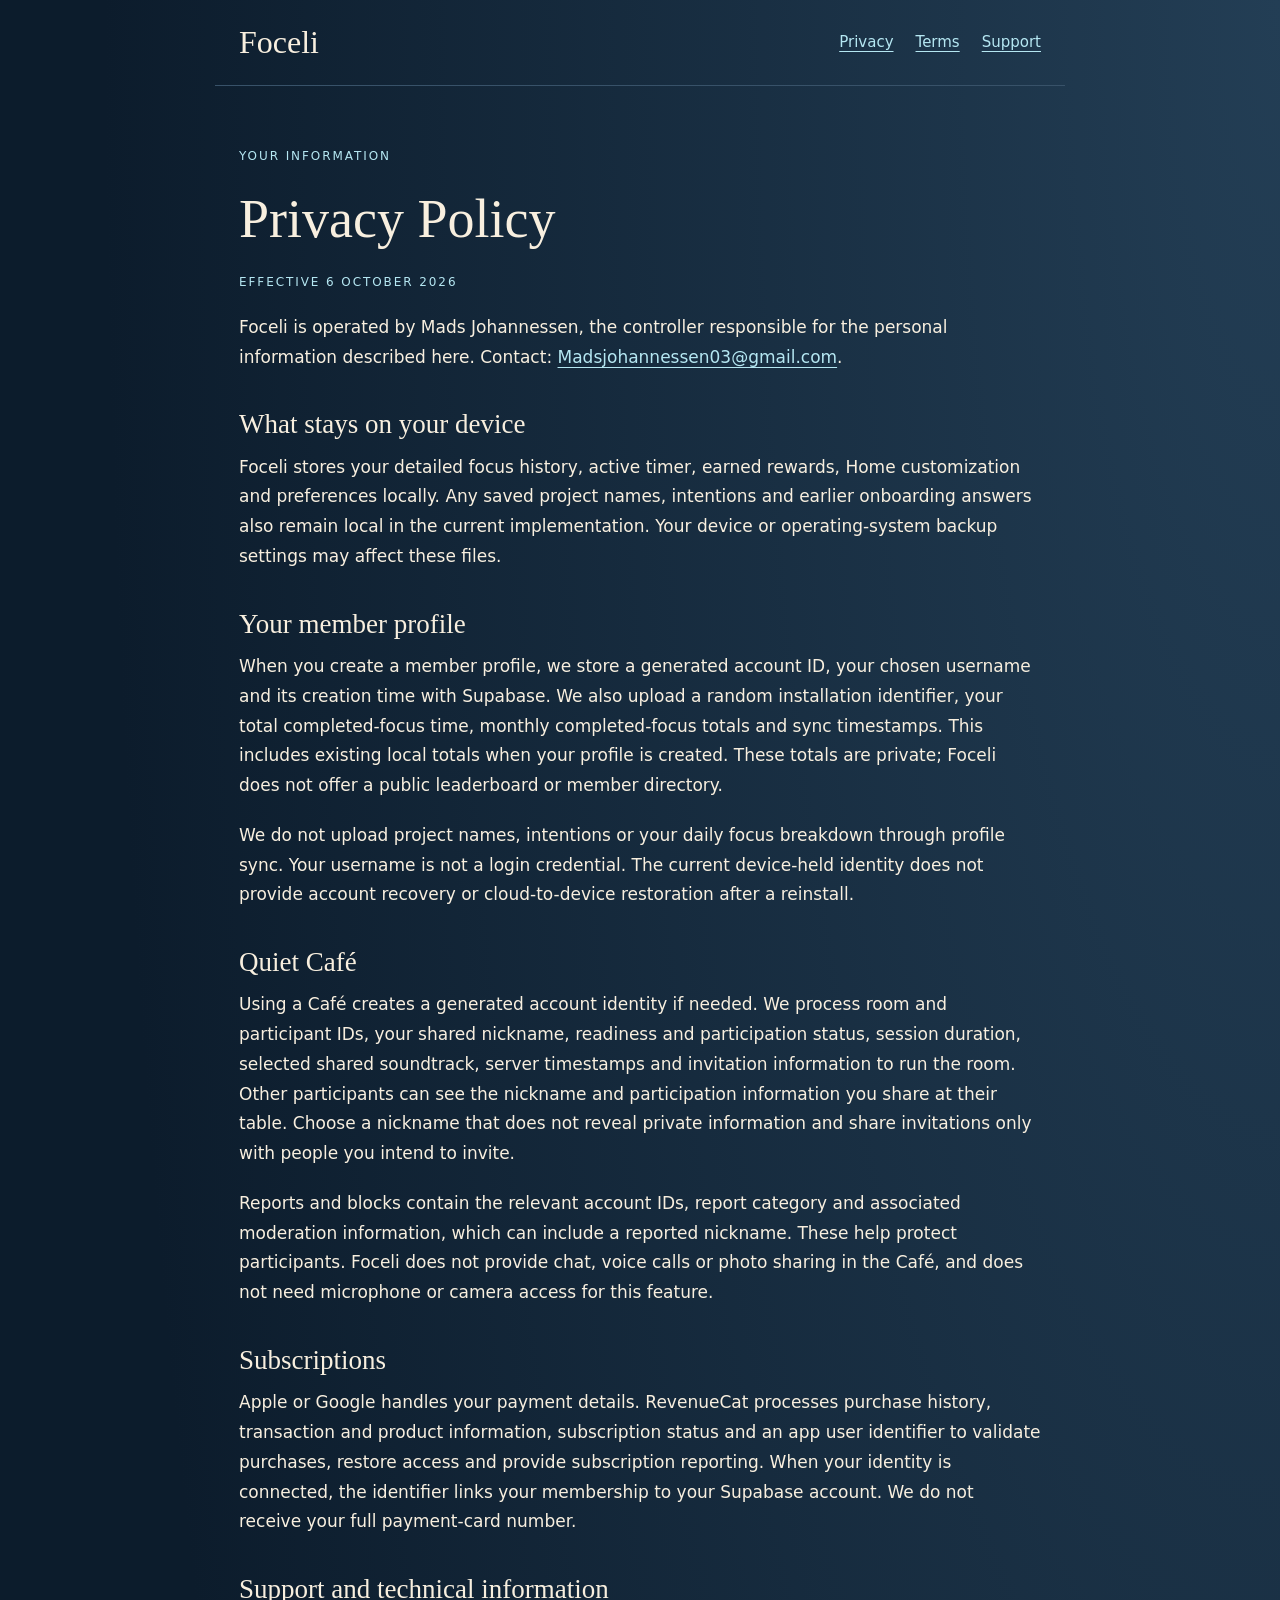
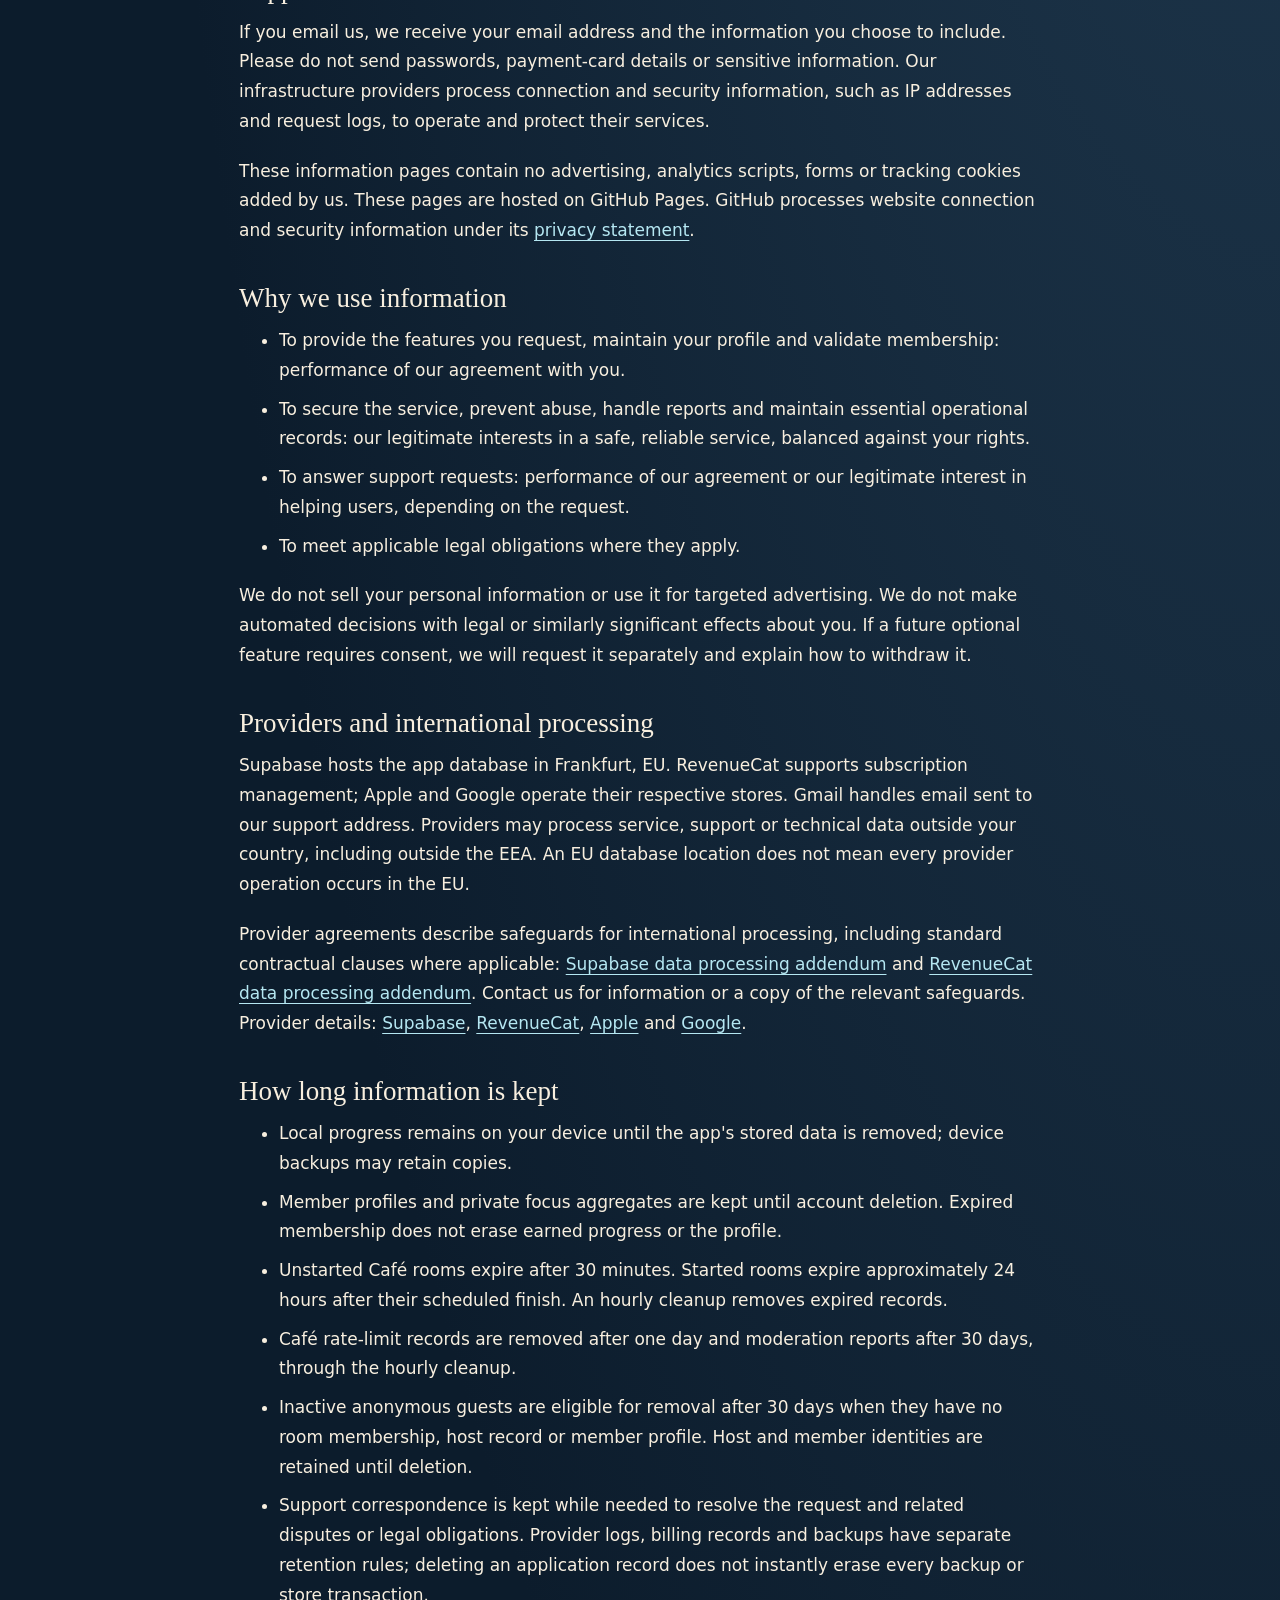
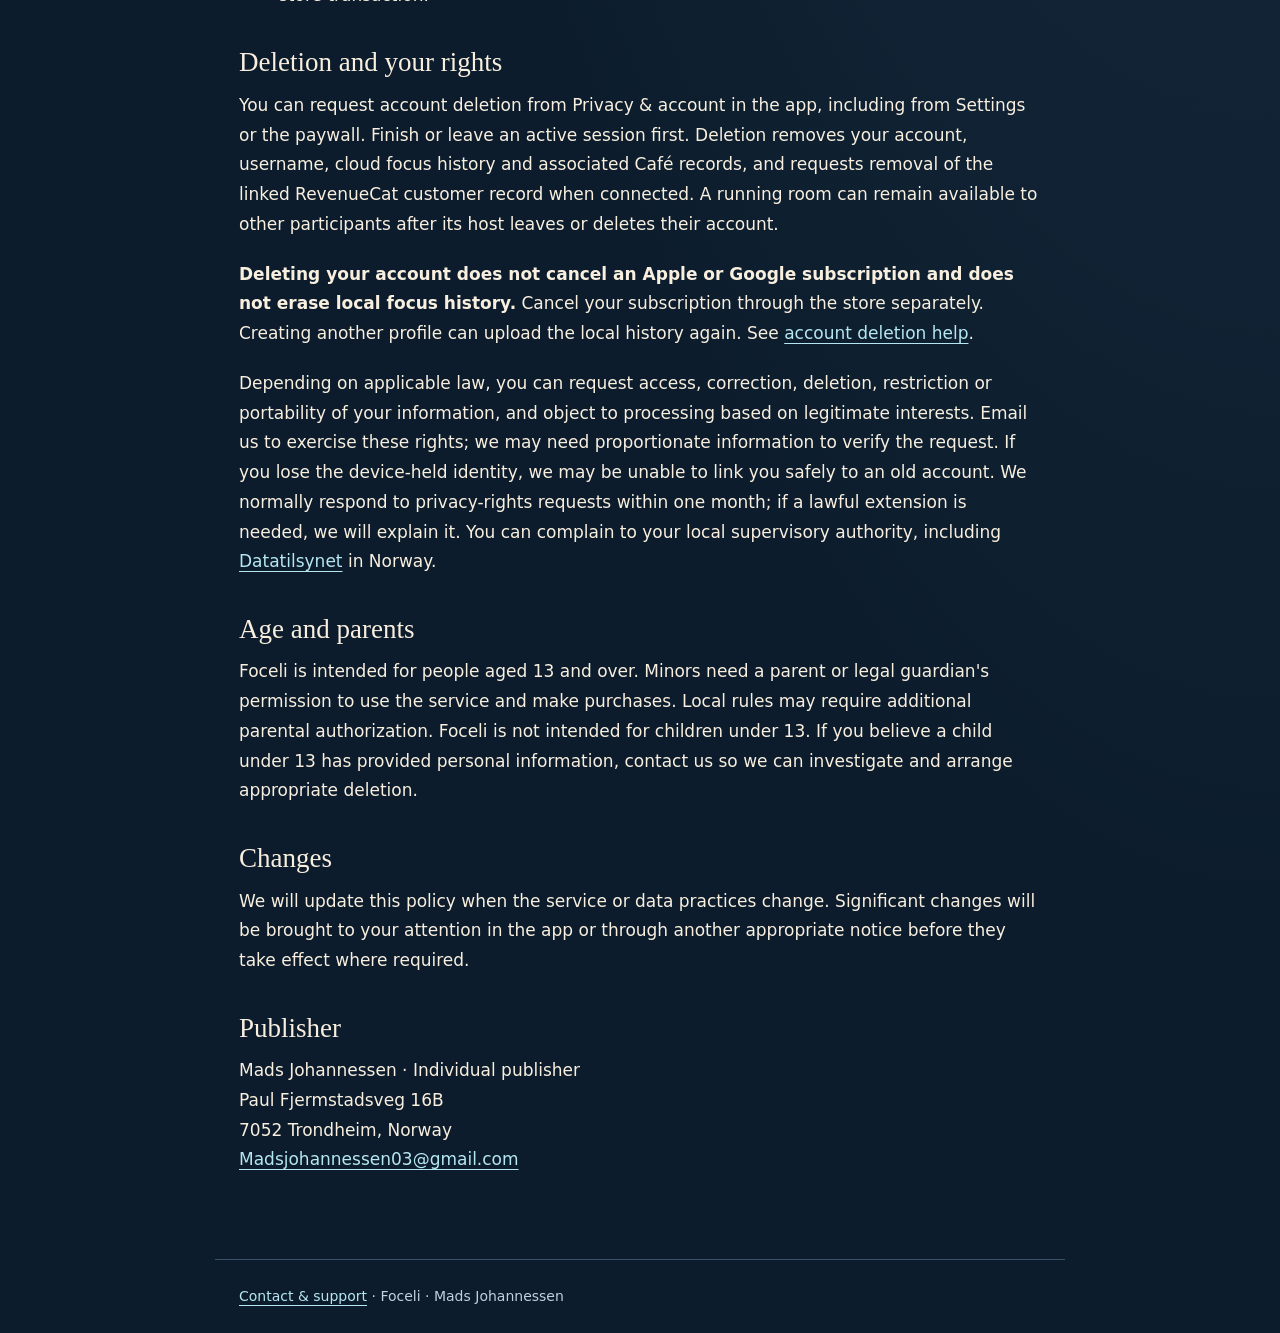
==== privacy.html @ 3153cc0a "Publish Foceli privacy, terms and support pages" ====
<!doctype html><html lang="en"><head><meta charset="utf-8"><meta name="viewport" content="width=device-width,initial-scale=1"><title>Privacy Policy · Foceli</title><link rel="stylesheet" href="styles.css"></head><body><a class="skip" href="#main">Skip to content</a><header><a class="brand" href="index.html">Foceli</a><nav aria-label="Main navigation"><a href="privacy.html" aria-current="page">Privacy</a><a href="terms.html">Terms</a><a href="support.html">Support</a></nav></header><main id="main"><p class="eyebrow">Your information</p><h1>Privacy Policy</h1><p class="eyebrow">Effective 6 October 2026</p><p>Foceli is operated by Mads Johannessen, the controller responsible for the personal information described here. Contact: <a class="contact" href="mailto:Madsjohannessen03@gmail.com">Madsjohannessen03@gmail.com</a>.</p><h2>What stays on your device</h2><p>Foceli stores your detailed focus history, active timer, earned rewards, Home customization and preferences locally. Any saved project names, intentions and earlier onboarding answers also remain local in the current implementation. Your device or operating-system backup settings may affect these files.</p><h2>Your member profile</h2><p>When you create a member profile, we store a generated account ID, your chosen username and its creation time with Supabase. We also upload a random installation identifier, your total completed-focus time, monthly completed-focus totals and sync timestamps. This includes existing local totals when your profile is created. These totals are private; Foceli does not offer a public leaderboard or member directory.</p><p>We do not upload project names, intentions or your daily focus breakdown through profile sync. Your username is not a login credential. The current device-held identity does not provide account recovery or cloud-to-device restoration after a reinstall.</p><h2>Quiet Café</h2><p>Using a Café creates a generated account identity if needed. We process room and participant IDs, your shared nickname, readiness and participation status, session duration, selected shared soundtrack, server timestamps and invitation information to run the room. Other participants can see the nickname and participation information you share at their table. Choose a nickname that does not reveal private information and share invitations only with people you intend to invite.</p><p>Reports and blocks contain the relevant account IDs, report category and associated moderation information, which can include a reported nickname. These help protect participants. Foceli does not provide chat, voice calls or photo sharing in the Café, and does not need microphone or camera access for this feature.</p><h2>Subscriptions</h2><p>Apple or Google handles your payment details. RevenueCat processes purchase history, transaction and product information, subscription status and an app user identifier to validate purchases, restore access and provide subscription reporting. When your identity is connected, the identifier links your membership to your Supabase account. We do not receive your full payment-card number.</p><h2>Support and technical information</h2><p>If you email us, we receive your email address and the information you choose to include. Please do not send passwords, payment-card details or sensitive information. Our infrastructure providers process connection and security information, such as IP addresses and request logs, to operate and protect their services.</p><p>These information pages contain no advertising, analytics scripts, forms or tracking cookies added by us. These pages are hosted on GitHub Pages. GitHub processes website connection and security information under its <a href="https://docs.github.com/en/site-policy/privacy-policies/github-general-privacy-statement">privacy statement</a>.</p><h2>Why we use information</h2><ul><li>To provide the features you request, maintain your profile and validate membership: performance of our agreement with you.</li><li>To secure the service, prevent abuse, handle reports and maintain essential operational records: our legitimate interests in a safe, reliable service, balanced against your rights.</li><li>To answer support requests: performance of our agreement or our legitimate interest in helping users, depending on the request.</li><li>To meet applicable legal obligations where they apply.</li></ul><p>We do not sell your personal information or use it for targeted advertising. We do not make automated decisions with legal or similarly significant effects about you. If a future optional feature requires consent, we will request it separately and explain how to withdraw it.</p><h2>Providers and international processing</h2><p>Supabase hosts the app database in Frankfurt, EU. RevenueCat supports subscription management; Apple and Google operate their respective stores. Gmail handles email sent to our support address. Providers may process service, support or technical data outside your country, including outside the EEA. An EU database location does not mean every provider operation occurs in the EU.</p><p>Provider agreements describe safeguards for international processing, including standard contractual clauses where applicable: <a href="https://supabase.com/legal/customer-resources/data-processing-addendum">Supabase data processing addendum</a> and <a href="https://www.revenuecat.com/dpa">RevenueCat data processing addendum</a>. Contact us for information or a copy of the relevant safeguards. Provider details: <a href="https://supabase.com/privacy">Supabase</a>, <a href="https://www.revenuecat.com/privacy">RevenueCat</a>, <a href="https://www.apple.com/legal/privacy/">Apple</a> and <a href="https://policies.google.com/privacy">Google</a>.</p><h2>How long information is kept</h2><ul><li>Local progress remains on your device until the app's stored data is removed; device backups may retain copies.</li><li>Member profiles and private focus aggregates are kept until account deletion. Expired membership does not erase earned progress or the profile.</li><li>Unstarted Café rooms expire after 30 minutes. Started rooms expire approximately 24 hours after their scheduled finish. An hourly cleanup removes expired records.</li><li>Café rate-limit records are removed after one day and moderation reports after 30 days, through the hourly cleanup.</li><li>Inactive anonymous guests are eligible for removal after 30 days when they have no room membership, host record or member profile. Host and member identities are retained until deletion.</li><li>Support correspondence is kept while needed to resolve the request and related disputes or legal obligations. Provider logs, billing records and backups have separate retention rules; deleting an application record does not instantly erase every backup or store transaction.</li></ul><h2>Deletion and your rights</h2><p>You can request account deletion from Privacy & account in the app, including from Settings or the paywall. Finish or leave an active session first. Deletion removes your account, username, cloud focus history and associated Café records, and requests removal of the linked RevenueCat customer record when connected. A running room can remain available to other participants after its host leaves or deletes their account.</p><p><strong>Deleting your account does not cancel an Apple or Google subscription and does not erase local focus history.</strong> Cancel your subscription through the store separately. Creating another profile can upload the local history again. See <a href="support.html#deletion">account deletion help</a>.</p><p>Depending on applicable law, you can request access, correction, deletion, restriction or portability of your information, and object to processing based on legitimate interests. Email us to exercise these rights; we may need proportionate information to verify the request. If you lose the device-held identity, we may be unable to link you safely to an old account. We normally respond to privacy-rights requests within one month; if a lawful extension is needed, we will explain it. You can complain to your local supervisory authority, including <a href="https://www.datatilsynet.no/">Datatilsynet</a> in Norway.</p><h2>Age and parents</h2><p>Foceli is intended for people aged 13 and over. Minors need a parent or legal guardian's permission to use the service and make purchases. Local rules may require additional parental authorization. Foceli is not intended for children under 13. If you believe a child under 13 has provided personal information, contact us so we can investigate and arrange appropriate deletion.</p><h2>Changes</h2><p>We will update this policy when the service or data practices change. Significant changes will be brought to your attention in the app or through another appropriate notice before they take effect where required.</p><section aria-label="Publisher contact"><h2>Publisher</h2><p>Mads Johannessen · Individual publisher<br>Paul Fjermstadsveg 16B<br>7052 Trondheim, Norway<br><a class="contact" href="mailto:Madsjohannessen03@gmail.com">Madsjohannessen03@gmail.com</a></p></section></main><footer><a href="support.html">Contact & support</a> · Foceli · Mads Johannessen</footer></body></html>
---- styles.css ----
:root{color-scheme:dark;--ink:#f8efdf;--muted:#bfd0df;--line:#385269;--accent:#b5e7f2}*{box-sizing:border-box}body{margin:0;background:#0c1c2c;color:var(--ink);font:17px/1.75 system-ui,-apple-system,sans-serif;background-image:radial-gradient(ellipse at top right,#233e55,transparent 65%)}a{color:var(--accent);text-underline-offset:4px}a:hover{color:white}a:focus-visible{outline:3px solid #f0d698;outline-offset:5px}header,main,footer{max-width:850px;margin:auto;padding:24px}header{display:flex;align-items:center;justify-content:space-between;gap:20px;flex-wrap:wrap;border-bottom:1px solid var(--line)}.brand{font:32px Georgia,serif;color:var(--ink);text-decoration:none}nav{display:flex;gap:22px;flex-wrap:wrap}nav a{font-size:15px}main{padding-top:48px;padding-bottom:64px;min-height:65vh}h1,h2{font-family:Georgia,serif;font-weight:400;line-height:1.2}h1{font-size:clamp(36px,7vw,54px);margin:12px 0 20px}h2{font-size:27px;margin:36px 0 12px}p,ul{margin:12px 0 20px}li{margin:9px 0}.eyebrow{font-size:12px;letter-spacing:.16em;text-transform:uppercase;color:var(--accent)}.lead{font-size:20px;color:var(--muted)}.note{border-left:3px solid #e0c889;padding:12px 20px;background:#142b3c;border-radius:0 12px 12px 0}.cards{display:grid;gap:16px;margin:32px 0}.card{display:block;padding:22px;border:1px solid var(--line);border-radius:18px;background:#142a3b;text-decoration:none}.card strong{display:block;font:25px Georgia,serif;color:var(--ink)}.card span{display:block;color:var(--muted);margin-top:8px}.contact{overflow-wrap:anywhere}footer{border-top:1px solid var(--line);color:var(--muted);font-size:14px}.skip{position:absolute;left:16px;top:-80px;background:#102538;padding:10px}.skip:focus{top:8px}@media(max-width:420px){header,main,footer{padding-left:20px;padding-right:20px}nav{gap:18px}body{font-size:16px}}
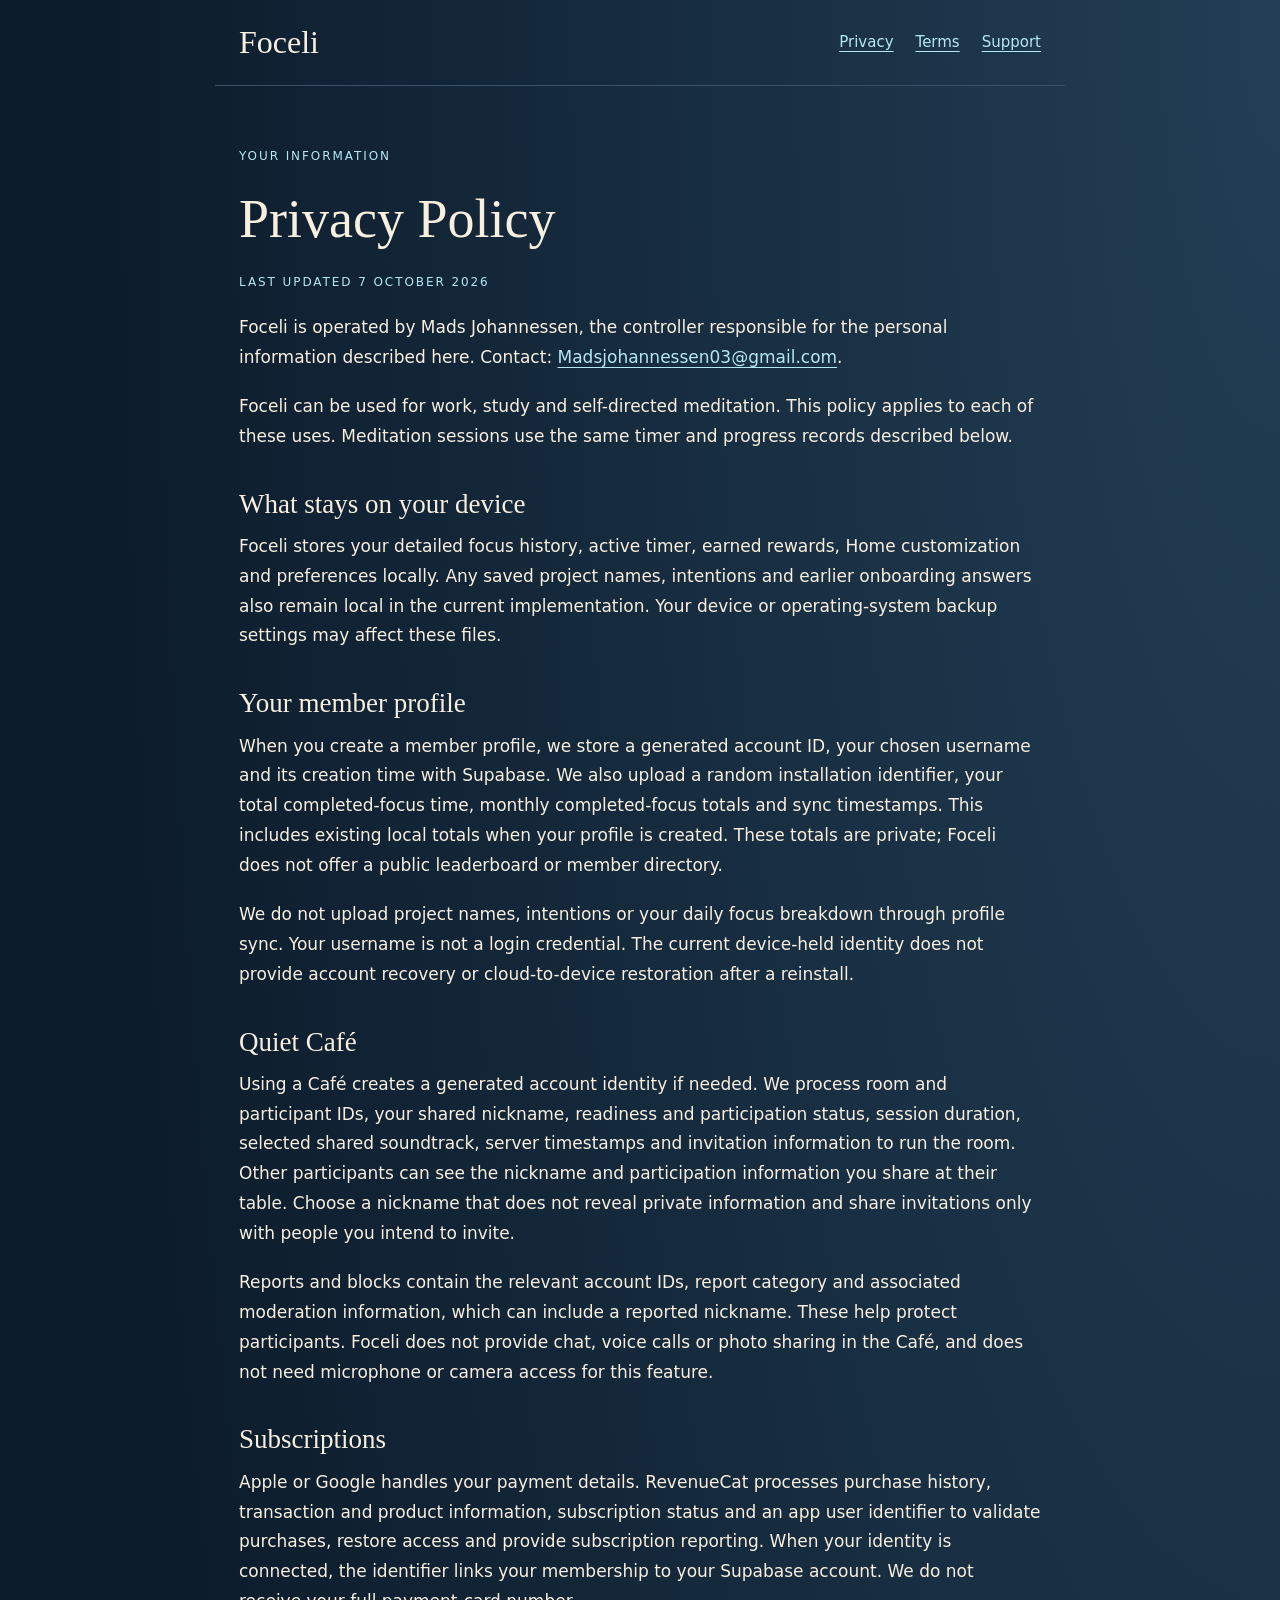
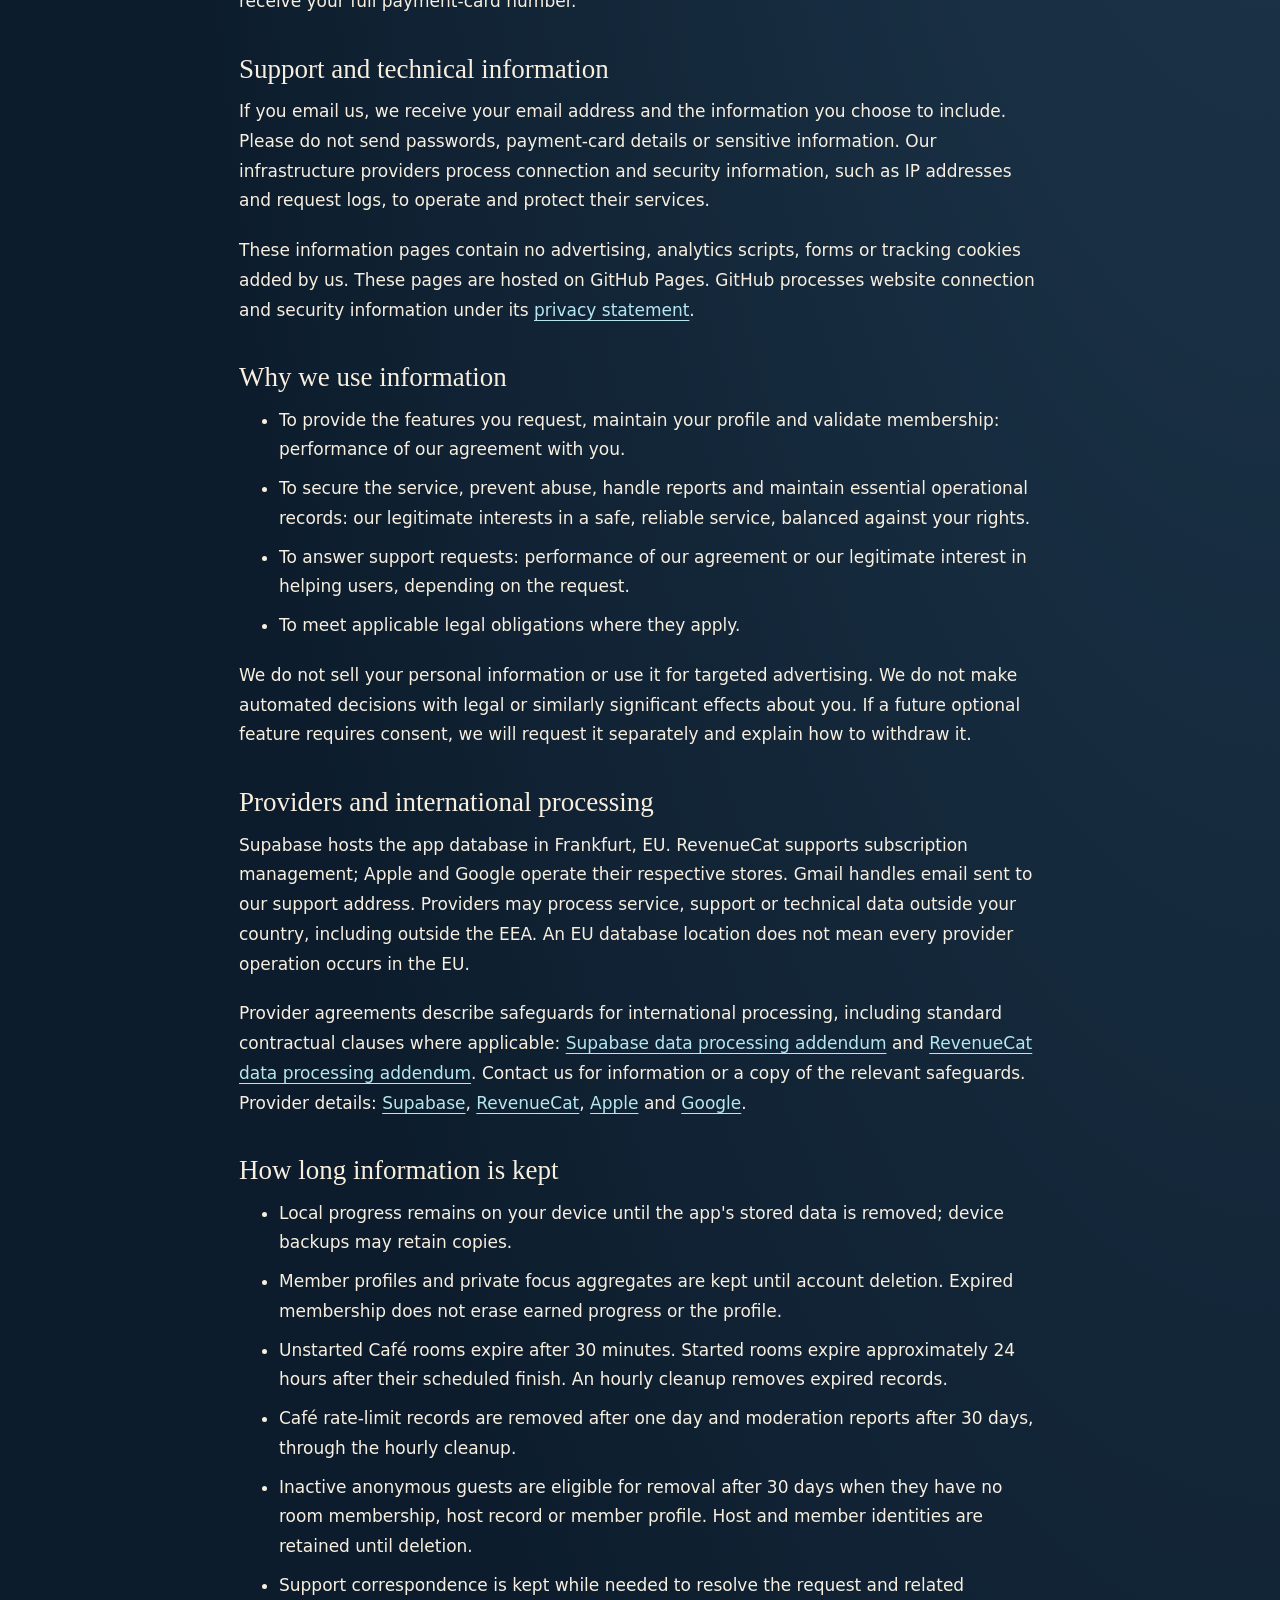
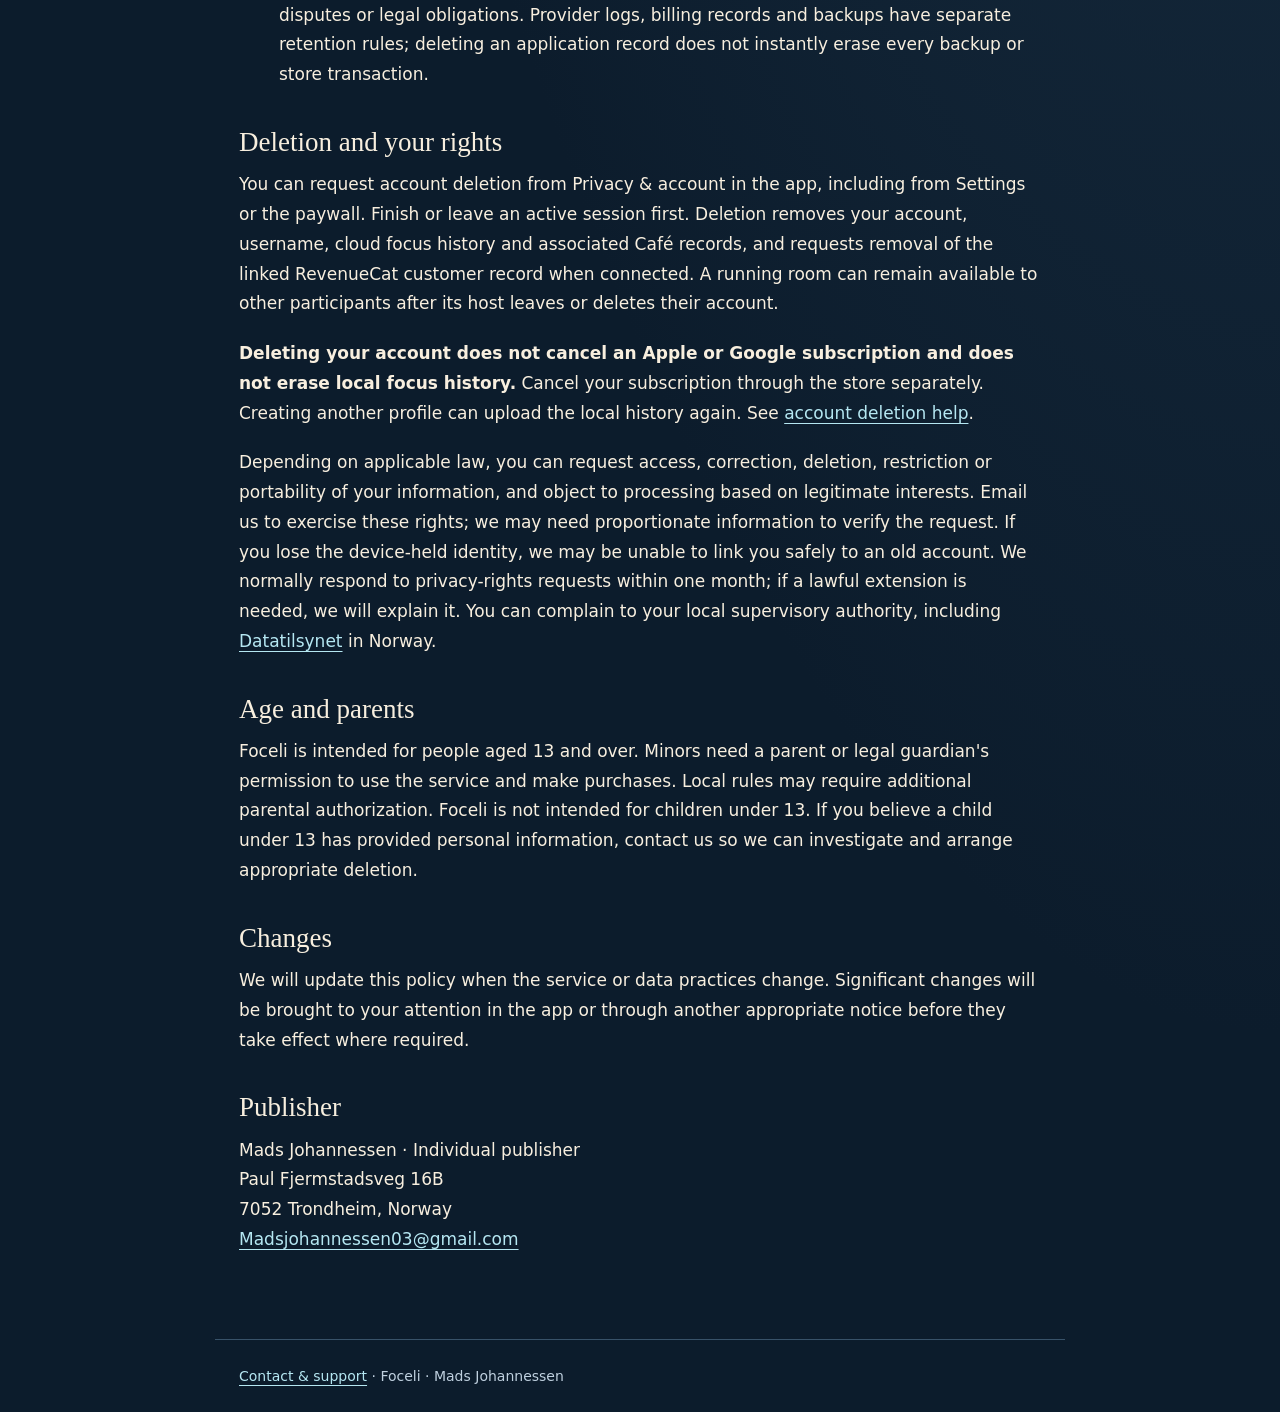
==== commit 9859bdf1: "Explain meditation use in privacy, terms and support" ====
--- a/privacy.html
+++ b/privacy.html
@@ -1 +1 @@
-<!doctype html><html lang="en"><head><meta charset="utf-8"><meta name="viewport" content="width=device-width,initial-scale=1"><title>Privacy Policy · Foceli</title><link rel="stylesheet" href="styles.css"></head><body><a class="skip" href="#main">Skip to content</a><header><a class="brand" href="index.html">Foceli</a><nav aria-label="Main navigation"><a href="privacy.html" aria-current="page">Privacy</a><a href="terms.html">Terms</a><a href="support.html">Support</a></nav></header><main id="main"><p class="eyebrow">Your information</p><h1>Privacy Policy</h1><p class="eyebrow">Effective 6 October 2026</p><p>Foceli is operated by Mads Johannessen, the controller responsible for the personal information described here. Contact: <a class="contact" href="mailto:Madsjohannessen03@gmail.com">Madsjohannessen03@gmail.com</a>.</p><h2>What stays on your device</h2><p>Foceli stores your detailed focus history, active timer, earned rewards, Home customization and preferences locally. Any saved project names, intentions and earlier onboarding answers also remain local in the current implementation. Your device or operating-system backup settings may affect these files.</p><h2>Your member profile</h2><p>When you create a member profile, we store a generated account ID, your chosen username and its creation time with Supabase. We also upload a random installation identifier, your total completed-focus time, monthly completed-focus totals and sync timestamps. This includes existing local totals when your profile is created. These totals are private; Foceli does not offer a public leaderboard or member directory.</p><p>We do not upload project names, intentions or your daily focus breakdown through profile sync. Your username is not a login credential. The current device-held identity does not provide account recovery or cloud-to-device restoration after a reinstall.</p><h2>Quiet Café</h2><p>Using a Café creates a generated account identity if needed. We process room and participant IDs, your shared nickname, readiness and participation status, session duration, selected shared soundtrack, server timestamps and invitation information to run the room. Other participants can see the nickname and participation information you share at their table. Choose a nickname that does not reveal private information and share invitations only with people you intend to invite.</p><p>Reports and blocks contain the relevant account IDs, report category and associated moderation information, which can include a reported nickname. These help protect participants. Foceli does not provide chat, voice calls or photo sharing in the Café, and does not need microphone or camera access for this feature.</p><h2>Subscriptions</h2><p>Apple or Google handles your payment details. RevenueCat processes purchase history, transaction and product information, subscription status and an app user identifier to validate purchases, restore access and provide subscription reporting. When your identity is connected, the identifier links your membership to your Supabase account. We do not receive your full payment-card number.</p><h2>Support and technical information</h2><p>If you email us, we receive your email address and the information you choose to include. Please do not send passwords, payment-card details or sensitive information. Our infrastructure providers process connection and security information, such as IP addresses and request logs, to operate and protect their services.</p><p>These information pages contain no advertising, analytics scripts, forms or tracking cookies added by us. These pages are hosted on GitHub Pages. GitHub processes website connection and security information under its <a href="https://docs.github.com/en/site-policy/privacy-policies/github-general-privacy-statement">privacy statement</a>.</p><h2>Why we use information</h2><ul><li>To provide the features you request, maintain your profile and validate membership: performance of our agreement with you.</li><li>To secure the service, prevent abuse, handle reports and maintain essential operational records: our legitimate interests in a safe, reliable service, balanced against your rights.</li><li>To answer support requests: performance of our agreement or our legitimate interest in helping users, depending on the request.</li><li>To meet applicable legal obligations where they apply.</li></ul><p>We do not sell your personal information or use it for targeted advertising. We do not make automated decisions with legal or similarly significant effects about you. If a future optional feature requires consent, we will request it separately and explain how to withdraw it.</p><h2>Providers and international processing</h2><p>Supabase hosts the app database in Frankfurt, EU. RevenueCat supports subscription management; Apple and Google operate their respective stores. Gmail handles email sent to our support address. Providers may process service, support or technical data outside your country, including outside the EEA. An EU database location does not mean every provider operation occurs in the EU.</p><p>Provider agreements describe safeguards for international processing, including standard contractual clauses where applicable: <a href="https://supabase.com/legal/customer-resources/data-processing-addendum">Supabase data processing addendum</a> and <a href="https://www.revenuecat.com/dpa">RevenueCat data processing addendum</a>. Contact us for information or a copy of the relevant safeguards. Provider details: <a href="https://supabase.com/privacy">Supabase</a>, <a href="https://www.revenuecat.com/privacy">RevenueCat</a>, <a href="https://www.apple.com/legal/privacy/">Apple</a> and <a href="https://policies.google.com/privacy">Google</a>.</p><h2>How long information is kept</h2><ul><li>Local progress remains on your device until the app's stored data is removed; device backups may retain copies.</li><li>Member profiles and private focus aggregates are kept until account deletion. Expired membership does not erase earned progress or the profile.</li><li>Unstarted Café rooms expire after 30 minutes. Started rooms expire approximately 24 hours after their scheduled finish. An hourly cleanup removes expired records.</li><li>Café rate-limit records are removed after one day and moderation reports after 30 days, through the hourly cleanup.</li><li>Inactive anonymous guests are eligible for removal after 30 days when they have no room membership, host record or member profile. Host and member identities are retained until deletion.</li><li>Support correspondence is kept while needed to resolve the request and related disputes or legal obligations. Provider logs, billing records and backups have separate retention rules; deleting an application record does not instantly erase every backup or store transaction.</li></ul><h2>Deletion and your rights</h2><p>You can request account deletion from Privacy & account in the app, including from Settings or the paywall. Finish or leave an active session first. Deletion removes your account, username, cloud focus history and associated Café records, and requests removal of the linked RevenueCat customer record when connected. A running room can remain available to other participants after its host leaves or deletes their account.</p><p><strong>Deleting your account does not cancel an Apple or Google subscription and does not erase local focus history.</strong> Cancel your subscription through the store separately. Creating another profile can upload the local history again. See <a href="support.html#deletion">account deletion help</a>.</p><p>Depending on applicable law, you can request access, correction, deletion, restriction or portability of your information, and object to processing based on legitimate interests. Email us to exercise these rights; we may need proportionate information to verify the request. If you lose the device-held identity, we may be unable to link you safely to an old account. We normally respond to privacy-rights requests within one month; if a lawful extension is needed, we will explain it. You can complain to your local supervisory authority, including <a href="https://www.datatilsynet.no/">Datatilsynet</a> in Norway.</p><h2>Age and parents</h2><p>Foceli is intended for people aged 13 and over. Minors need a parent or legal guardian's permission to use the service and make purchases. Local rules may require additional parental authorization. Foceli is not intended for children under 13. If you believe a child under 13 has provided personal information, contact us so we can investigate and arrange appropriate deletion.</p><h2>Changes</h2><p>We will update this policy when the service or data practices change. Significant changes will be brought to your attention in the app or through another appropriate notice before they take effect where required.</p><section aria-label="Publisher contact"><h2>Publisher</h2><p>Mads Johannessen · Individual publisher<br>Paul Fjermstadsveg 16B<br>7052 Trondheim, Norway<br><a class="contact" href="mailto:Madsjohannessen03@gmail.com">Madsjohannessen03@gmail.com</a></p></section></main><footer><a href="support.html">Contact & support</a> · Foceli · Mads Johannessen</footer></body></html>
+<!doctype html><html lang="en"><head><meta charset="utf-8"><meta name="viewport" content="width=device-width,initial-scale=1"><title>Privacy Policy · Foceli</title><link rel="stylesheet" href="styles.css"></head><body><a class="skip" href="#main">Skip to content</a><header><a class="brand" href="index.html">Foceli</a><nav aria-label="Main navigation"><a href="privacy.html" aria-current="page">Privacy</a><a href="terms.html">Terms</a><a href="support.html">Support</a></nav></header><main id="main"><p class="eyebrow">Your information</p><h1>Privacy Policy</h1><p class="eyebrow">Last updated 7 October 2026</p><p>Foceli is operated by Mads Johannessen, the controller responsible for the personal information described here. Contact: <a class="contact" href="mailto:Madsjohannessen03@gmail.com">Madsjohannessen03@gmail.com</a>.</p><p>Foceli can be used for work, study and self-directed meditation. This policy applies to each of these uses. Meditation sessions use the same timer and progress records described below.</p><h2>What stays on your device</h2><p>Foceli stores your detailed focus history, active timer, earned rewards, Home customization and preferences locally. Any saved project names, intentions and earlier onboarding answers also remain local in the current implementation. Your device or operating-system backup settings may affect these files.</p><h2>Your member profile</h2><p>When you create a member profile, we store a generated account ID, your chosen username and its creation time with Supabase. We also upload a random installation identifier, your total completed-focus time, monthly completed-focus totals and sync timestamps. This includes existing local totals when your profile is created. These totals are private; Foceli does not offer a public leaderboard or member directory.</p><p>We do not upload project names, intentions or your daily focus breakdown through profile sync. Your username is not a login credential. The current device-held identity does not provide account recovery or cloud-to-device restoration after a reinstall.</p><h2>Quiet Café</h2><p>Using a Café creates a generated account identity if needed. We process room and participant IDs, your shared nickname, readiness and participation status, session duration, selected shared soundtrack, server timestamps and invitation information to run the room. Other participants can see the nickname and participation information you share at their table. Choose a nickname that does not reveal private information and share invitations only with people you intend to invite.</p><p>Reports and blocks contain the relevant account IDs, report category and associated moderation information, which can include a reported nickname. These help protect participants. Foceli does not provide chat, voice calls or photo sharing in the Café, and does not need microphone or camera access for this feature.</p><h2>Subscriptions</h2><p>Apple or Google handles your payment details. RevenueCat processes purchase history, transaction and product information, subscription status and an app user identifier to validate purchases, restore access and provide subscription reporting. When your identity is connected, the identifier links your membership to your Supabase account. We do not receive your full payment-card number.</p><h2>Support and technical information</h2><p>If you email us, we receive your email address and the information you choose to include. Please do not send passwords, payment-card details or sensitive information. Our infrastructure providers process connection and security information, such as IP addresses and request logs, to operate and protect their services.</p><p>These information pages contain no advertising, analytics scripts, forms or tracking cookies added by us. These pages are hosted on GitHub Pages. GitHub processes website connection and security information under its <a href="https://docs.github.com/en/site-policy/privacy-policies/github-general-privacy-statement">privacy statement</a>.</p><h2>Why we use information</h2><ul><li>To provide the features you request, maintain your profile and validate membership: performance of our agreement with you.</li><li>To secure the service, prevent abuse, handle reports and maintain essential operational records: our legitimate interests in a safe, reliable service, balanced against your rights.</li><li>To answer support requests: performance of our agreement or our legitimate interest in helping users, depending on the request.</li><li>To meet applicable legal obligations where they apply.</li></ul><p>We do not sell your personal information or use it for targeted advertising. We do not make automated decisions with legal or similarly significant effects about you. If a future optional feature requires consent, we will request it separately and explain how to withdraw it.</p><h2>Providers and international processing</h2><p>Supabase hosts the app database in Frankfurt, EU. RevenueCat supports subscription management; Apple and Google operate their respective stores. Gmail handles email sent to our support address. Providers may process service, support or technical data outside your country, including outside the EEA. An EU database location does not mean every provider operation occurs in the EU.</p><p>Provider agreements describe safeguards for international processing, including standard contractual clauses where applicable: <a href="https://supabase.com/legal/customer-resources/data-processing-addendum">Supabase data processing addendum</a> and <a href="https://www.revenuecat.com/dpa">RevenueCat data processing addendum</a>. Contact us for information or a copy of the relevant safeguards. Provider details: <a href="https://supabase.com/privacy">Supabase</a>, <a href="https://www.revenuecat.com/privacy">RevenueCat</a>, <a href="https://www.apple.com/legal/privacy/">Apple</a> and <a href="https://policies.google.com/privacy">Google</a>.</p><h2>How long information is kept</h2><ul><li>Local progress remains on your device until the app's stored data is removed; device backups may retain copies.</li><li>Member profiles and private focus aggregates are kept until account deletion. Expired membership does not erase earned progress or the profile.</li><li>Unstarted Café rooms expire after 30 minutes. Started rooms expire approximately 24 hours after their scheduled finish. An hourly cleanup removes expired records.</li><li>Café rate-limit records are removed after one day and moderation reports after 30 days, through the hourly cleanup.</li><li>Inactive anonymous guests are eligible for removal after 30 days when they have no room membership, host record or member profile. Host and member identities are retained until deletion.</li><li>Support correspondence is kept while needed to resolve the request and related disputes or legal obligations. Provider logs, billing records and backups have separate retention rules; deleting an application record does not instantly erase every backup or store transaction.</li></ul><h2>Deletion and your rights</h2><p>You can request account deletion from Privacy & account in the app, including from Settings or the paywall. Finish or leave an active session first. Deletion removes your account, username, cloud focus history and associated Café records, and requests removal of the linked RevenueCat customer record when connected. A running room can remain available to other participants after its host leaves or deletes their account.</p><p><strong>Deleting your account does not cancel an Apple or Google subscription and does not erase local focus history.</strong> Cancel your subscription through the store separately. Creating another profile can upload the local history again. See <a href="support.html#deletion">account deletion help</a>.</p><p>Depending on applicable law, you can request access, correction, deletion, restriction or portability of your information, and object to processing based on legitimate interests. Email us to exercise these rights; we may need proportionate information to verify the request. If you lose the device-held identity, we may be unable to link you safely to an old account. We normally respond to privacy-rights requests within one month; if a lawful extension is needed, we will explain it. You can complain to your local supervisory authority, including <a href="https://www.datatilsynet.no/">Datatilsynet</a> in Norway.</p><h2>Age and parents</h2><p>Foceli is intended for people aged 13 and over. Minors need a parent or legal guardian's permission to use the service and make purchases. Local rules may require additional parental authorization. Foceli is not intended for children under 13. If you believe a child under 13 has provided personal information, contact us so we can investigate and arrange appropriate deletion.</p><h2>Changes</h2><p>We will update this policy when the service or data practices change. Significant changes will be brought to your attention in the app or through another appropriate notice before they take effect where required.</p><section aria-label="Publisher contact"><h2>Publisher</h2><p>Mads Johannessen · Individual publisher<br>Paul Fjermstadsveg 16B<br>7052 Trondheim, Norway<br><a class="contact" href="mailto:Madsjohannessen03@gmail.com">Madsjohannessen03@gmail.com</a></p></section></main><footer><a href="support.html">Contact & support</a> · Foceli · Mads Johannessen</footer></body></html>
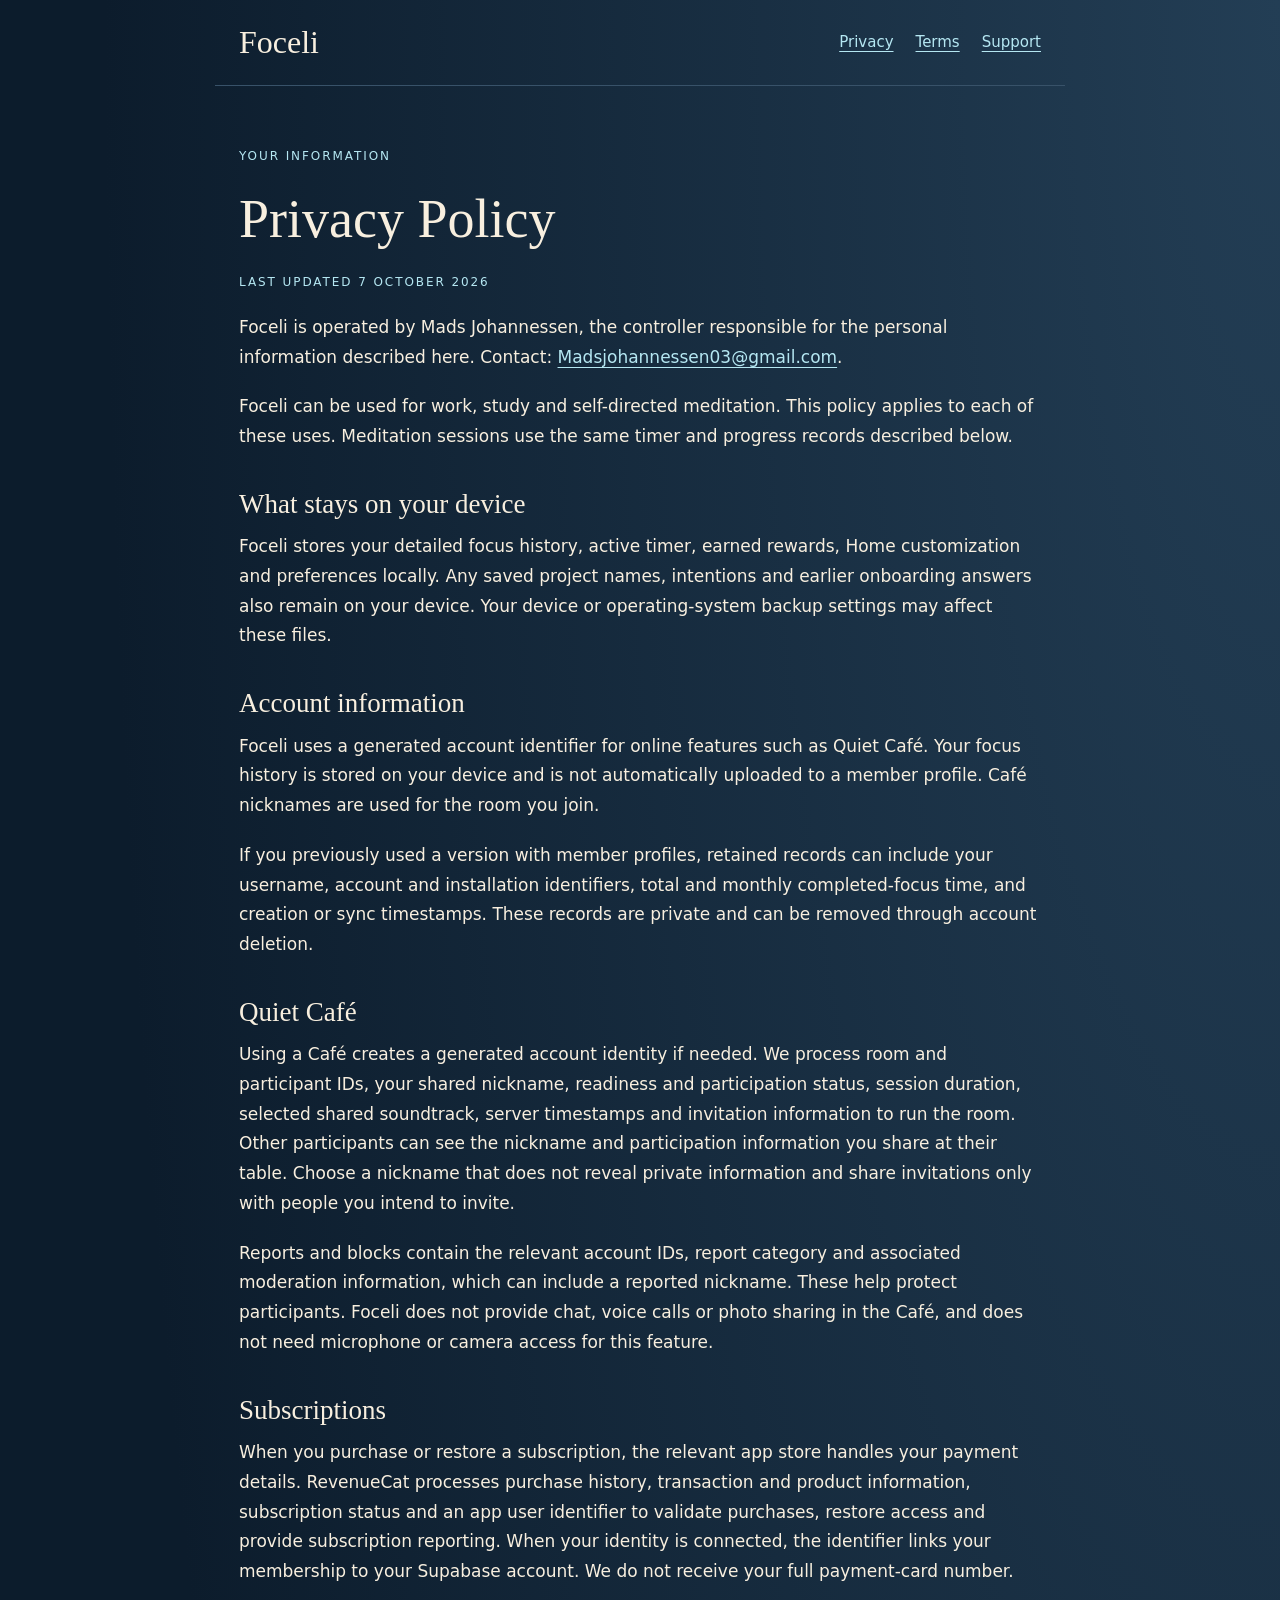
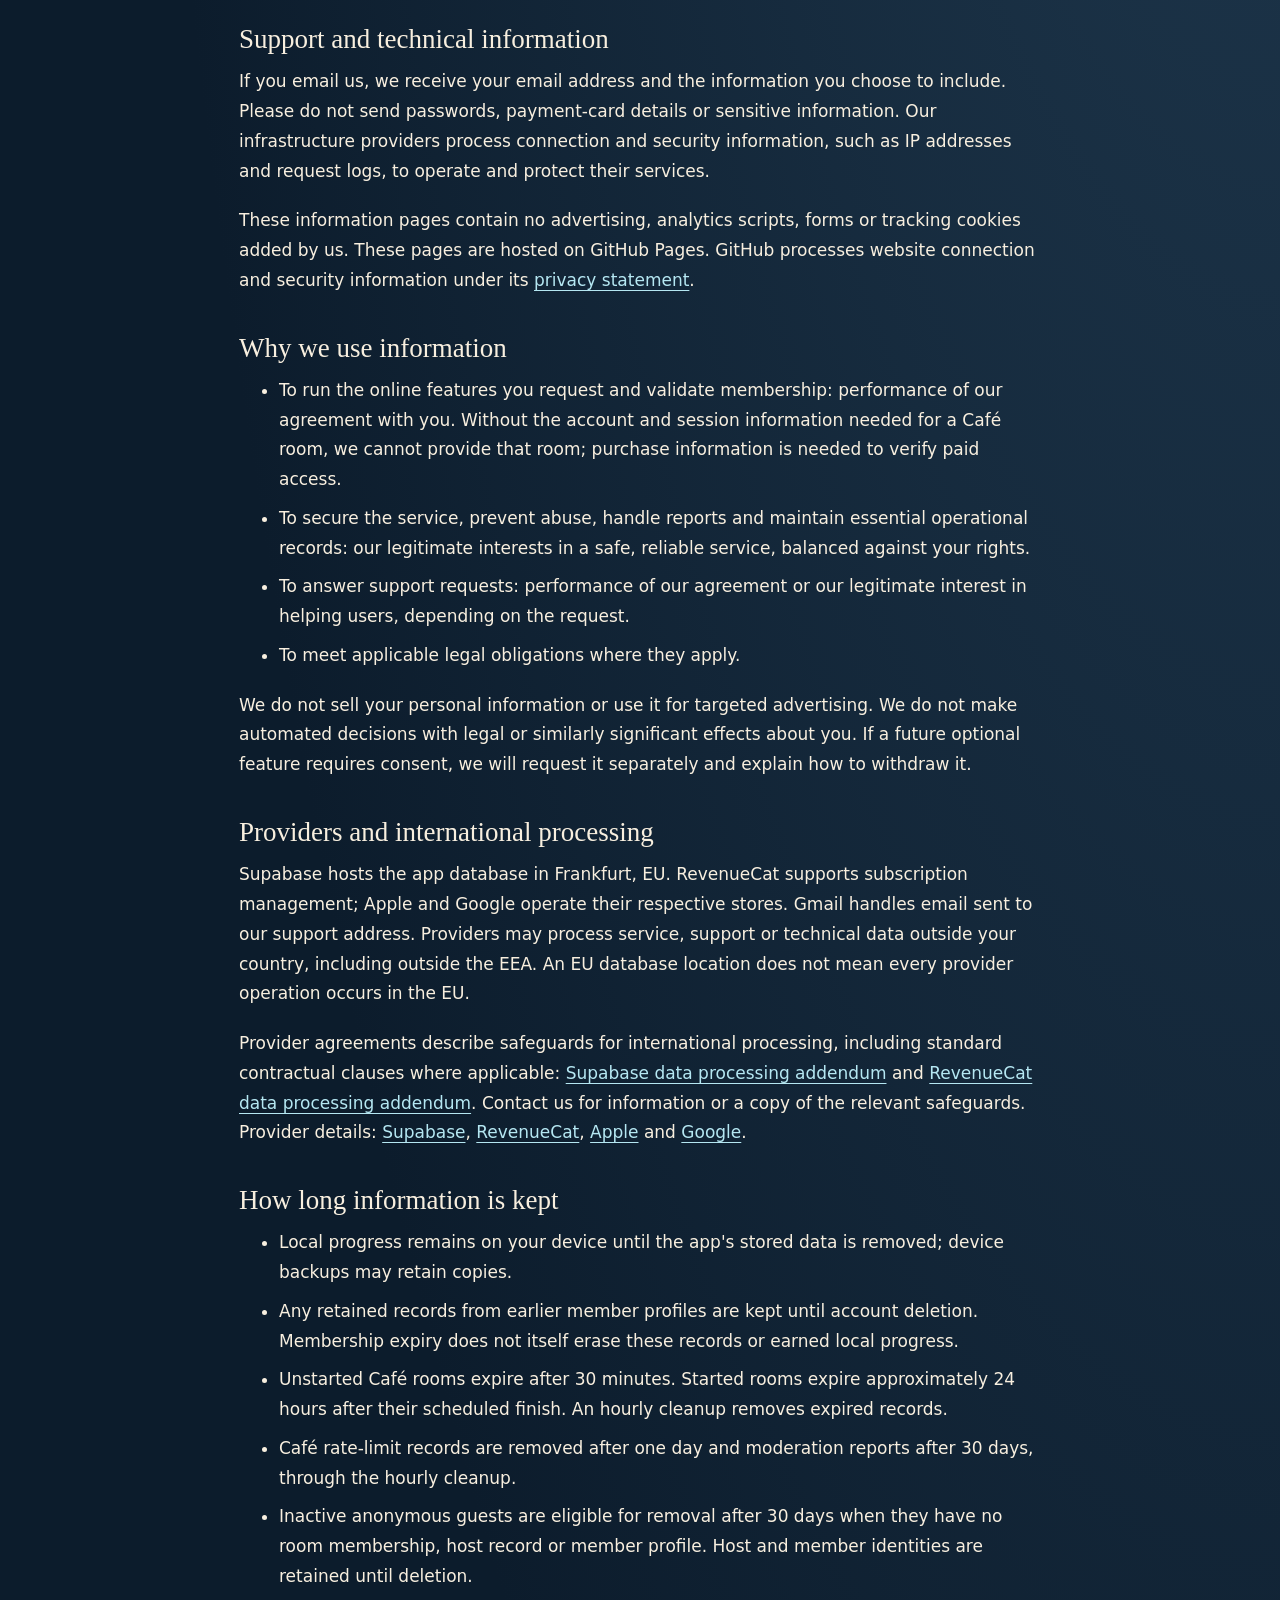
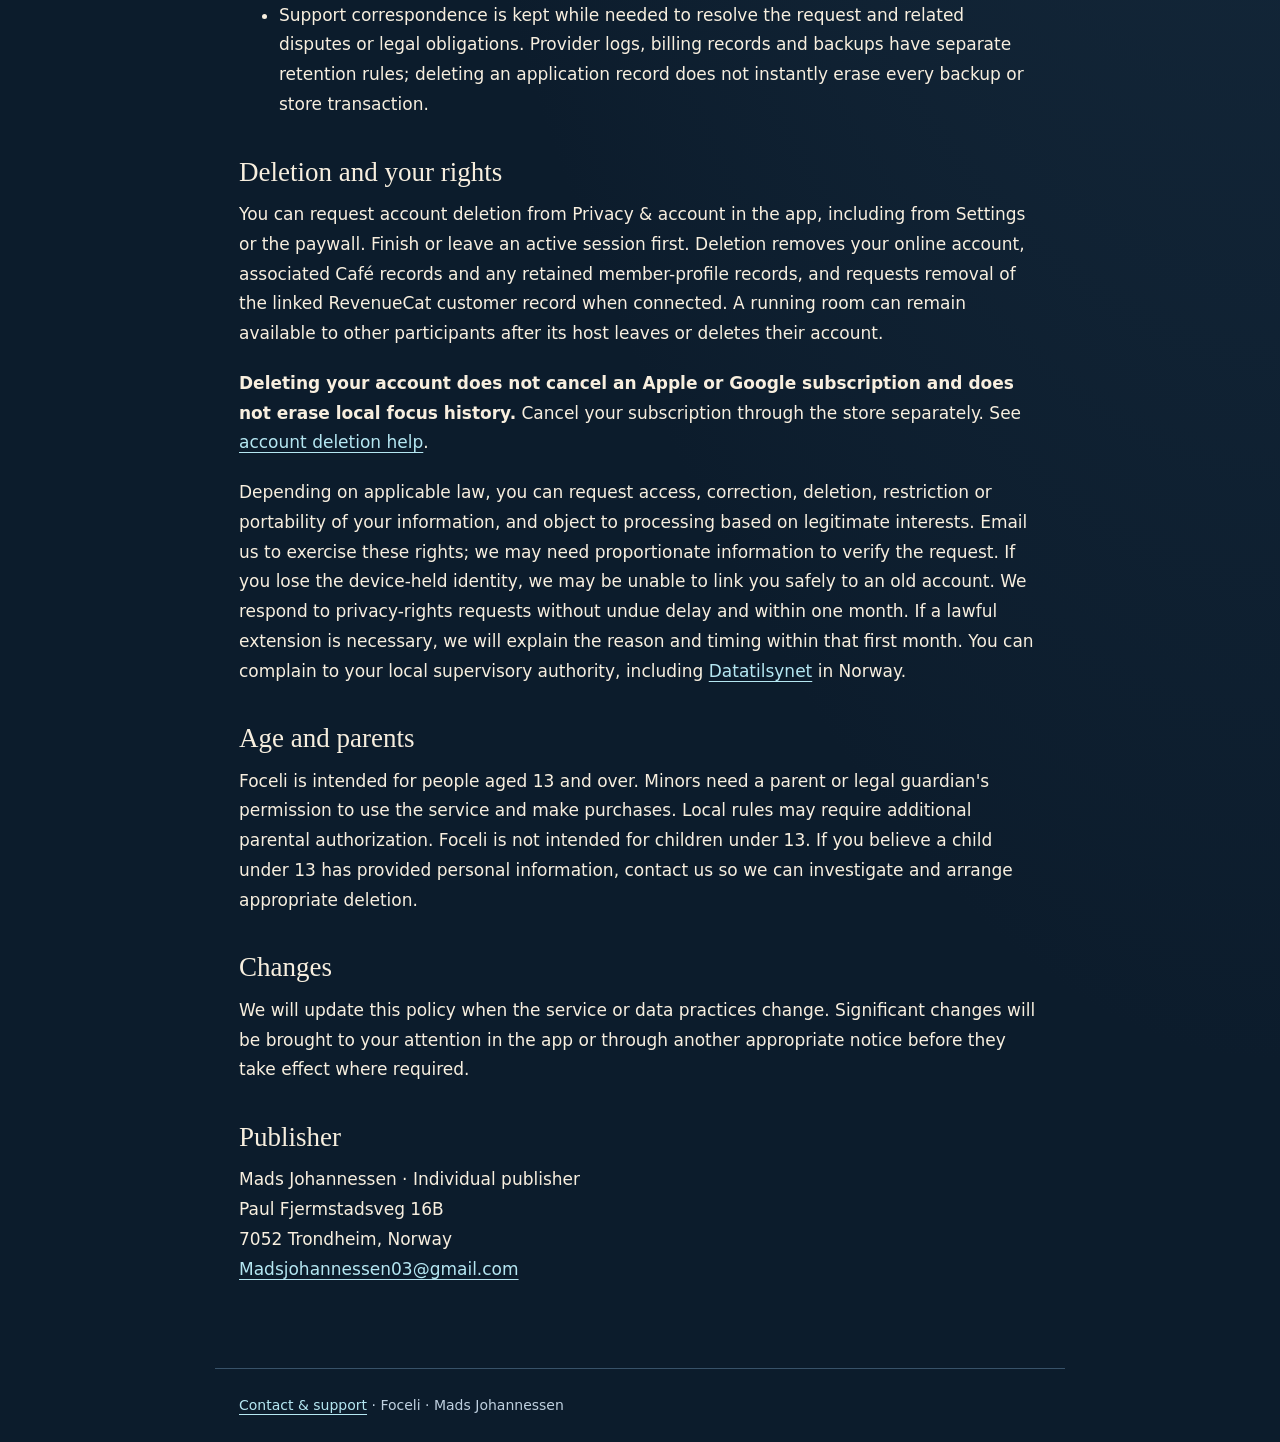
==== commit adf3594b: "Align legal pages with current data practices" ====
--- a/privacy.html
+++ b/privacy.html
@@ -1 +1 @@
-<!doctype html><html lang="en"><head><meta charset="utf-8"><meta name="viewport" content="width=device-width,initial-scale=1"><title>Privacy Policy · Foceli</title><link rel="stylesheet" href="styles.css"></head><body><a class="skip" href="#main">Skip to content</a><header><a class="brand" href="index.html">Foceli</a><nav aria-label="Main navigation"><a href="privacy.html" aria-current="page">Privacy</a><a href="terms.html">Terms</a><a href="support.html">Support</a></nav></header><main id="main"><p class="eyebrow">Your information</p><h1>Privacy Policy</h1><p class="eyebrow">Last updated 7 October 2026</p><p>Foceli is operated by Mads Johannessen, the controller responsible for the personal information described here. Contact: <a class="contact" href="mailto:Madsjohannessen03@gmail.com">Madsjohannessen03@gmail.com</a>.</p><p>Foceli can be used for work, study and self-directed meditation. This policy applies to each of these uses. Meditation sessions use the same timer and progress records described below.</p><h2>What stays on your device</h2><p>Foceli stores your detailed focus history, active timer, earned rewards, Home customization and preferences locally. Any saved project names, intentions and earlier onboarding answers also remain local in the current implementation. Your device or operating-system backup settings may affect these files.</p><h2>Your member profile</h2><p>When you create a member profile, we store a generated account ID, your chosen username and its creation time with Supabase. We also upload a random installation identifier, your total completed-focus time, monthly completed-focus totals and sync timestamps. This includes existing local totals when your profile is created. These totals are private; Foceli does not offer a public leaderboard or member directory.</p><p>We do not upload project names, intentions or your daily focus breakdown through profile sync. Your username is not a login credential. The current device-held identity does not provide account recovery or cloud-to-device restoration after a reinstall.</p><h2>Quiet Café</h2><p>Using a Café creates a generated account identity if needed. We process room and participant IDs, your shared nickname, readiness and participation status, session duration, selected shared soundtrack, server timestamps and invitation information to run the room. Other participants can see the nickname and participation information you share at their table. Choose a nickname that does not reveal private information and share invitations only with people you intend to invite.</p><p>Reports and blocks contain the relevant account IDs, report category and associated moderation information, which can include a reported nickname. These help protect participants. Foceli does not provide chat, voice calls or photo sharing in the Café, and does not need microphone or camera access for this feature.</p><h2>Subscriptions</h2><p>Apple or Google handles your payment details. RevenueCat processes purchase history, transaction and product information, subscription status and an app user identifier to validate purchases, restore access and provide subscription reporting. When your identity is connected, the identifier links your membership to your Supabase account. We do not receive your full payment-card number.</p><h2>Support and technical information</h2><p>If you email us, we receive your email address and the information you choose to include. Please do not send passwords, payment-card details or sensitive information. Our infrastructure providers process connection and security information, such as IP addresses and request logs, to operate and protect their services.</p><p>These information pages contain no advertising, analytics scripts, forms or tracking cookies added by us. These pages are hosted on GitHub Pages. GitHub processes website connection and security information under its <a href="https://docs.github.com/en/site-policy/privacy-policies/github-general-privacy-statement">privacy statement</a>.</p><h2>Why we use information</h2><ul><li>To provide the features you request, maintain your profile and validate membership: performance of our agreement with you.</li><li>To secure the service, prevent abuse, handle reports and maintain essential operational records: our legitimate interests in a safe, reliable service, balanced against your rights.</li><li>To answer support requests: performance of our agreement or our legitimate interest in helping users, depending on the request.</li><li>To meet applicable legal obligations where they apply.</li></ul><p>We do not sell your personal information or use it for targeted advertising. We do not make automated decisions with legal or similarly significant effects about you. If a future optional feature requires consent, we will request it separately and explain how to withdraw it.</p><h2>Providers and international processing</h2><p>Supabase hosts the app database in Frankfurt, EU. RevenueCat supports subscription management; Apple and Google operate their respective stores. Gmail handles email sent to our support address. Providers may process service, support or technical data outside your country, including outside the EEA. An EU database location does not mean every provider operation occurs in the EU.</p><p>Provider agreements describe safeguards for international processing, including standard contractual clauses where applicable: <a href="https://supabase.com/legal/customer-resources/data-processing-addendum">Supabase data processing addendum</a> and <a href="https://www.revenuecat.com/dpa">RevenueCat data processing addendum</a>. Contact us for information or a copy of the relevant safeguards. Provider details: <a href="https://supabase.com/privacy">Supabase</a>, <a href="https://www.revenuecat.com/privacy">RevenueCat</a>, <a href="https://www.apple.com/legal/privacy/">Apple</a> and <a href="https://policies.google.com/privacy">Google</a>.</p><h2>How long information is kept</h2><ul><li>Local progress remains on your device until the app's stored data is removed; device backups may retain copies.</li><li>Member profiles and private focus aggregates are kept until account deletion. Expired membership does not erase earned progress or the profile.</li><li>Unstarted Café rooms expire after 30 minutes. Started rooms expire approximately 24 hours after their scheduled finish. An hourly cleanup removes expired records.</li><li>Café rate-limit records are removed after one day and moderation reports after 30 days, through the hourly cleanup.</li><li>Inactive anonymous guests are eligible for removal after 30 days when they have no room membership, host record or member profile. Host and member identities are retained until deletion.</li><li>Support correspondence is kept while needed to resolve the request and related disputes or legal obligations. Provider logs, billing records and backups have separate retention rules; deleting an application record does not instantly erase every backup or store transaction.</li></ul><h2>Deletion and your rights</h2><p>You can request account deletion from Privacy & account in the app, including from Settings or the paywall. Finish or leave an active session first. Deletion removes your account, username, cloud focus history and associated Café records, and requests removal of the linked RevenueCat customer record when connected. A running room can remain available to other participants after its host leaves or deletes their account.</p><p><strong>Deleting your account does not cancel an Apple or Google subscription and does not erase local focus history.</strong> Cancel your subscription through the store separately. Creating another profile can upload the local history again. See <a href="support.html#deletion">account deletion help</a>.</p><p>Depending on applicable law, you can request access, correction, deletion, restriction or portability of your information, and object to processing based on legitimate interests. Email us to exercise these rights; we may need proportionate information to verify the request. If you lose the device-held identity, we may be unable to link you safely to an old account. We normally respond to privacy-rights requests within one month; if a lawful extension is needed, we will explain it. You can complain to your local supervisory authority, including <a href="https://www.datatilsynet.no/">Datatilsynet</a> in Norway.</p><h2>Age and parents</h2><p>Foceli is intended for people aged 13 and over. Minors need a parent or legal guardian's permission to use the service and make purchases. Local rules may require additional parental authorization. Foceli is not intended for children under 13. If you believe a child under 13 has provided personal information, contact us so we can investigate and arrange appropriate deletion.</p><h2>Changes</h2><p>We will update this policy when the service or data practices change. Significant changes will be brought to your attention in the app or through another appropriate notice before they take effect where required.</p><section aria-label="Publisher contact"><h2>Publisher</h2><p>Mads Johannessen · Individual publisher<br>Paul Fjermstadsveg 16B<br>7052 Trondheim, Norway<br><a class="contact" href="mailto:Madsjohannessen03@gmail.com">Madsjohannessen03@gmail.com</a></p></section></main><footer><a href="support.html">Contact & support</a> · Foceli · Mads Johannessen</footer></body></html>
+<!doctype html><html lang="en"><head><meta charset="utf-8"><meta name="viewport" content="width=device-width,initial-scale=1"><title>Privacy Policy · Foceli</title><link rel="stylesheet" href="styles.css"></head><body><a class="skip" href="#main">Skip to content</a><header><a class="brand" href="index.html">Foceli</a><nav aria-label="Main navigation"><a href="privacy.html" aria-current="page">Privacy</a><a href="terms.html">Terms</a><a href="support.html">Support</a></nav></header><main id="main"><p class="eyebrow">Your information</p><h1>Privacy Policy</h1><p class="eyebrow">Last updated 7 October 2026</p><p>Foceli is operated by Mads Johannessen, the controller responsible for the personal information described here. Contact: <a class="contact" href="mailto:Madsjohannessen03@gmail.com">Madsjohannessen03@gmail.com</a>.</p><p>Foceli can be used for work, study and self-directed meditation. This policy applies to each of these uses. Meditation sessions use the same timer and progress records described below.</p><h2>What stays on your device</h2><p>Foceli stores your detailed focus history, active timer, earned rewards, Home customization and preferences locally. Any saved project names, intentions and earlier onboarding answers also remain on your device. Your device or operating-system backup settings may affect these files.</p><h2>Account information</h2><p>Foceli uses a generated account identifier for online features such as Quiet Café. Your focus history is stored on your device and is not automatically uploaded to a member profile. Café nicknames are used for the room you join.</p><p>If you previously used a version with member profiles, retained records can include your username, account and installation identifiers, total and monthly completed-focus time, and creation or sync timestamps. These records are private and can be removed through account deletion.</p><h2>Quiet Café</h2><p>Using a Café creates a generated account identity if needed. We process room and participant IDs, your shared nickname, readiness and participation status, session duration, selected shared soundtrack, server timestamps and invitation information to run the room. Other participants can see the nickname and participation information you share at their table. Choose a nickname that does not reveal private information and share invitations only with people you intend to invite.</p><p>Reports and blocks contain the relevant account IDs, report category and associated moderation information, which can include a reported nickname. These help protect participants. Foceli does not provide chat, voice calls or photo sharing in the Café, and does not need microphone or camera access for this feature.</p><h2>Subscriptions</h2><p>When you purchase or restore a subscription, the relevant app store handles your payment details. RevenueCat processes purchase history, transaction and product information, subscription status and an app user identifier to validate purchases, restore access and provide subscription reporting. When your identity is connected, the identifier links your membership to your Supabase account. We do not receive your full payment-card number.</p><h2>Support and technical information</h2><p>If you email us, we receive your email address and the information you choose to include. Please do not send passwords, payment-card details or sensitive information. Our infrastructure providers process connection and security information, such as IP addresses and request logs, to operate and protect their services.</p><p>These information pages contain no advertising, analytics scripts, forms or tracking cookies added by us. These pages are hosted on GitHub Pages. GitHub processes website connection and security information under its <a href="https://docs.github.com/en/site-policy/privacy-policies/github-general-privacy-statement">privacy statement</a>.</p><h2>Why we use information</h2><ul><li>To run the online features you request and validate membership: performance of our agreement with you. Without the account and session information needed for a Café room, we cannot provide that room; purchase information is needed to verify paid access.</li><li>To secure the service, prevent abuse, handle reports and maintain essential operational records: our legitimate interests in a safe, reliable service, balanced against your rights.</li><li>To answer support requests: performance of our agreement or our legitimate interest in helping users, depending on the request.</li><li>To meet applicable legal obligations where they apply.</li></ul><p>We do not sell your personal information or use it for targeted advertising. We do not make automated decisions with legal or similarly significant effects about you. If a future optional feature requires consent, we will request it separately and explain how to withdraw it.</p><h2>Providers and international processing</h2><p>Supabase hosts the app database in Frankfurt, EU. RevenueCat supports subscription management; Apple and Google operate their respective stores. Gmail handles email sent to our support address. Providers may process service, support or technical data outside your country, including outside the EEA. An EU database location does not mean every provider operation occurs in the EU.</p><p>Provider agreements describe safeguards for international processing, including standard contractual clauses where applicable: <a href="https://supabase.com/legal/customer-resources/data-processing-addendum">Supabase data processing addendum</a> and <a href="https://www.revenuecat.com/dpa">RevenueCat data processing addendum</a>. Contact us for information or a copy of the relevant safeguards. Provider details: <a href="https://supabase.com/privacy">Supabase</a>, <a href="https://www.revenuecat.com/privacy">RevenueCat</a>, <a href="https://www.apple.com/legal/privacy/">Apple</a> and <a href="https://policies.google.com/privacy">Google</a>.</p><h2>How long information is kept</h2><ul><li>Local progress remains on your device until the app's stored data is removed; device backups may retain copies.</li><li>Any retained records from earlier member profiles are kept until account deletion. Membership expiry does not itself erase these records or earned local progress.</li><li>Unstarted Café rooms expire after 30 minutes. Started rooms expire approximately 24 hours after their scheduled finish. An hourly cleanup removes expired records.</li><li>Café rate-limit records are removed after one day and moderation reports after 30 days, through the hourly cleanup.</li><li>Inactive anonymous guests are eligible for removal after 30 days when they have no room membership, host record or member profile. Host and member identities are retained until deletion.</li><li>Support correspondence is kept while needed to resolve the request and related disputes or legal obligations. Provider logs, billing records and backups have separate retention rules; deleting an application record does not instantly erase every backup or store transaction.</li></ul><h2>Deletion and your rights</h2><p>You can request account deletion from Privacy & account in the app, including from Settings or the paywall. Finish or leave an active session first. Deletion removes your online account, associated Café records and any retained member-profile records, and requests removal of the linked RevenueCat customer record when connected. A running room can remain available to other participants after its host leaves or deletes their account.</p><p><strong>Deleting your account does not cancel an Apple or Google subscription and does not erase local focus history.</strong> Cancel your subscription through the store separately. See <a href="support.html#deletion">account deletion help</a>.</p><p>Depending on applicable law, you can request access, correction, deletion, restriction or portability of your information, and object to processing based on legitimate interests. Email us to exercise these rights; we may need proportionate information to verify the request. If you lose the device-held identity, we may be unable to link you safely to an old account. We respond to privacy-rights requests without undue delay and within one month. If a lawful extension is necessary, we will explain the reason and timing within that first month. You can complain to your local supervisory authority, including <a href="https://www.datatilsynet.no/">Datatilsynet</a> in Norway.</p><h2>Age and parents</h2><p>Foceli is intended for people aged 13 and over. Minors need a parent or legal guardian's permission to use the service and make purchases. Local rules may require additional parental authorization. Foceli is not intended for children under 13. If you believe a child under 13 has provided personal information, contact us so we can investigate and arrange appropriate deletion.</p><h2>Changes</h2><p>We will update this policy when the service or data practices change. Significant changes will be brought to your attention in the app or through another appropriate notice before they take effect where required.</p><section aria-label="Publisher contact"><h2>Publisher</h2><p>Mads Johannessen · Individual publisher<br>Paul Fjermstadsveg 16B<br>7052 Trondheim, Norway<br><a class="contact" href="mailto:Madsjohannessen03@gmail.com">Madsjohannessen03@gmail.com</a></p></section></main><footer><a href="support.html">Contact & support</a> · Foceli · Mads Johannessen</footer></body></html>
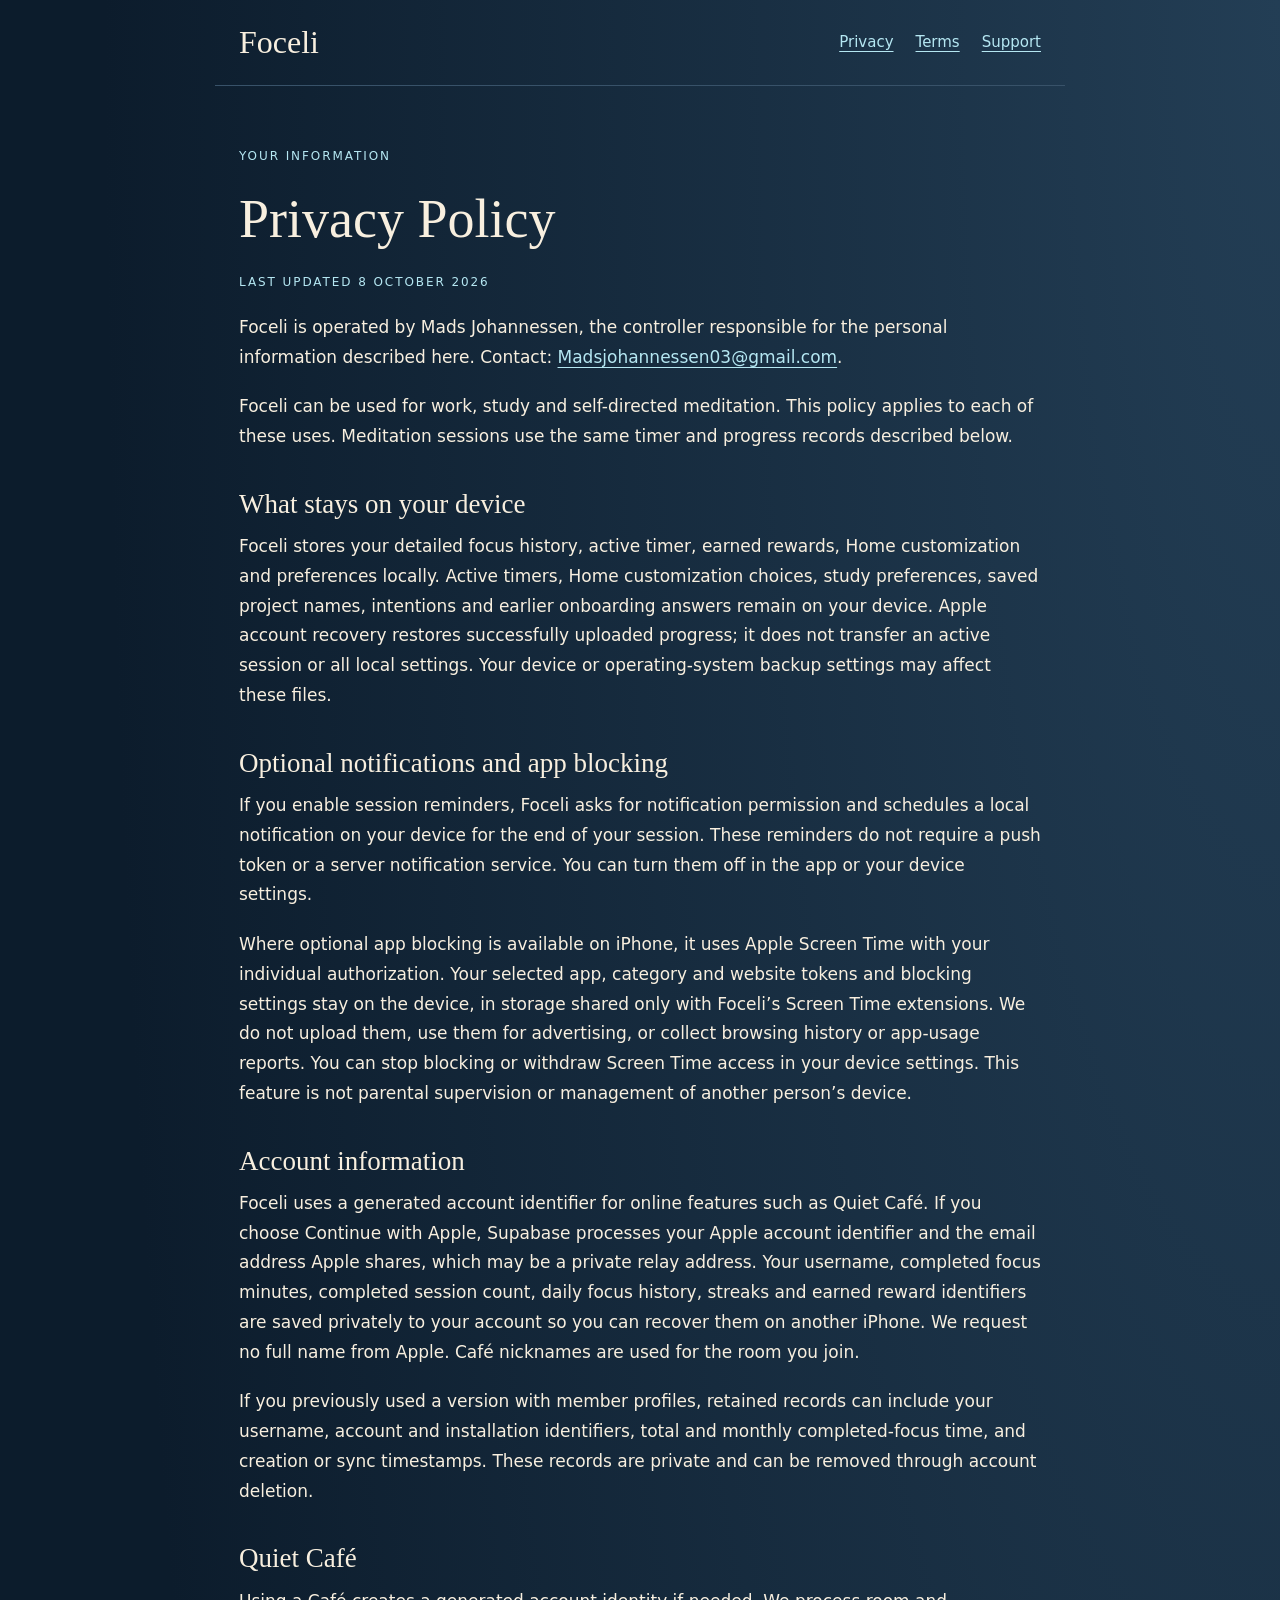
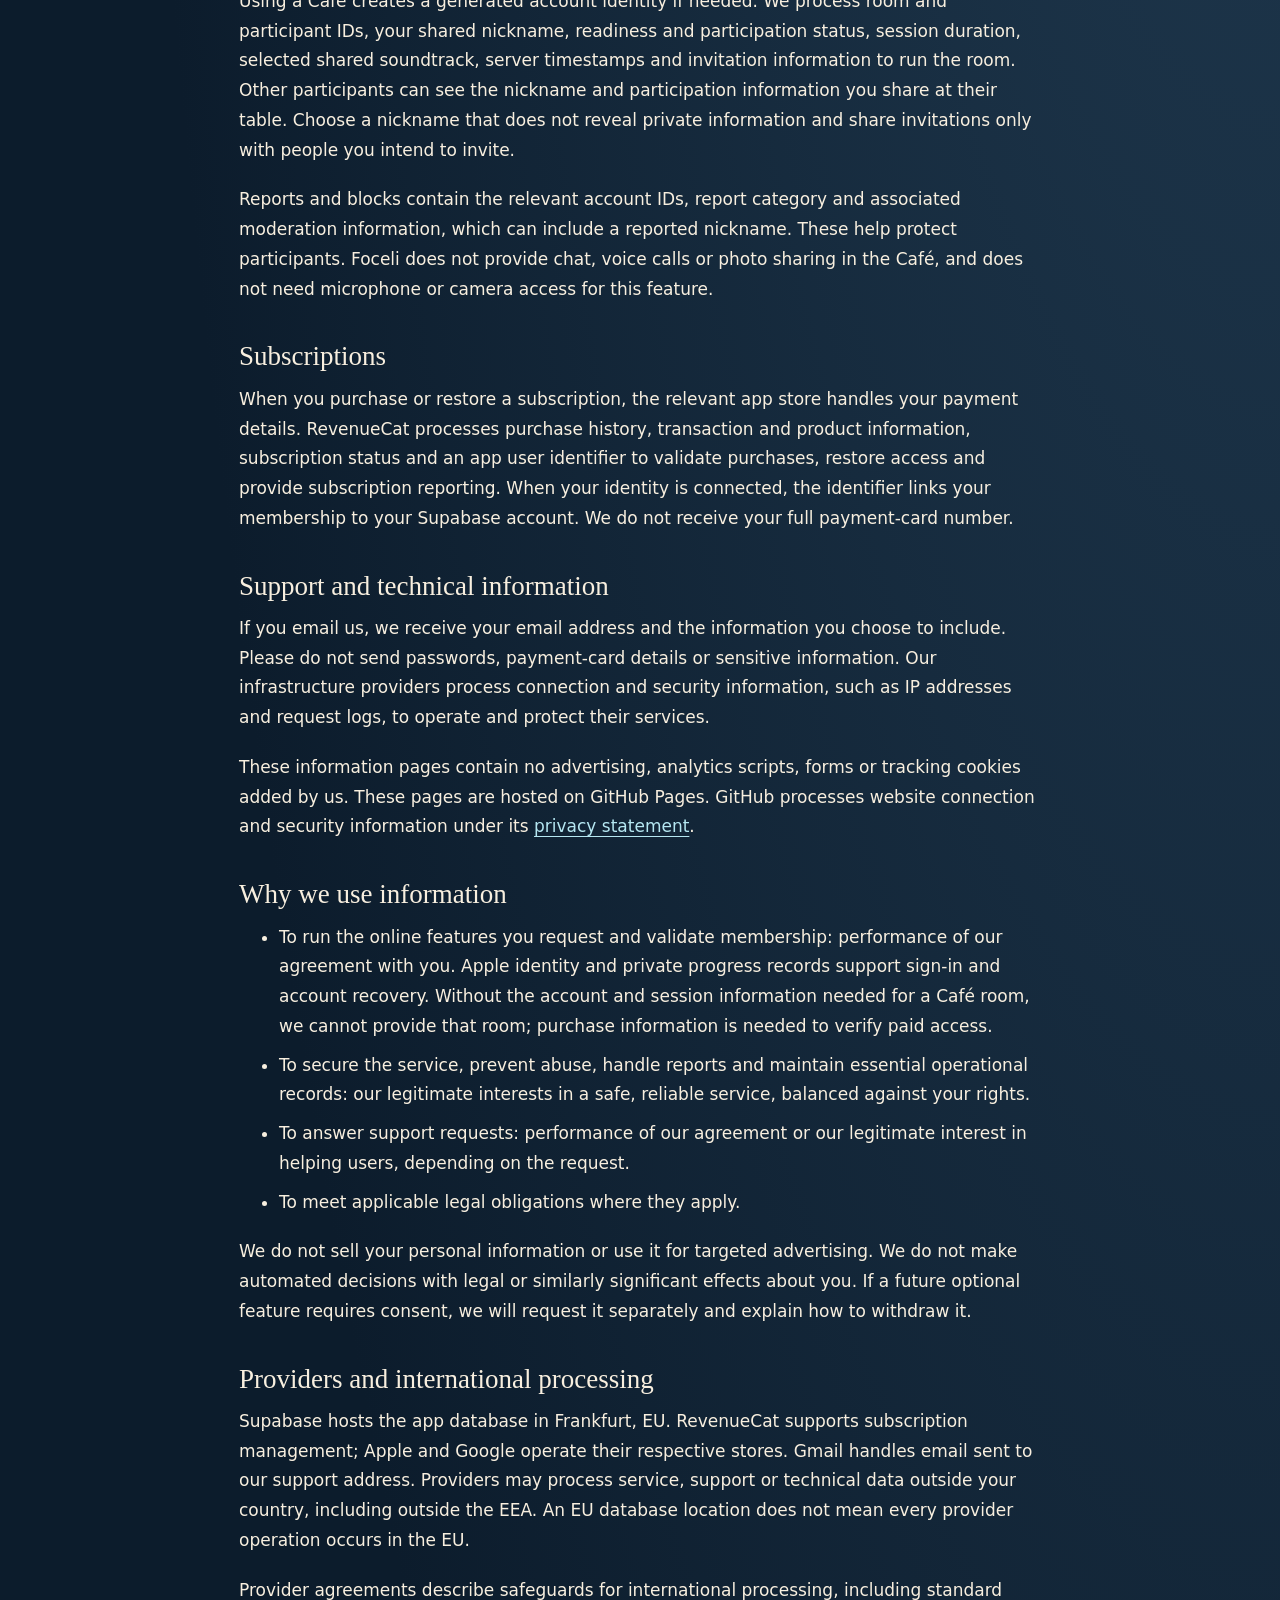
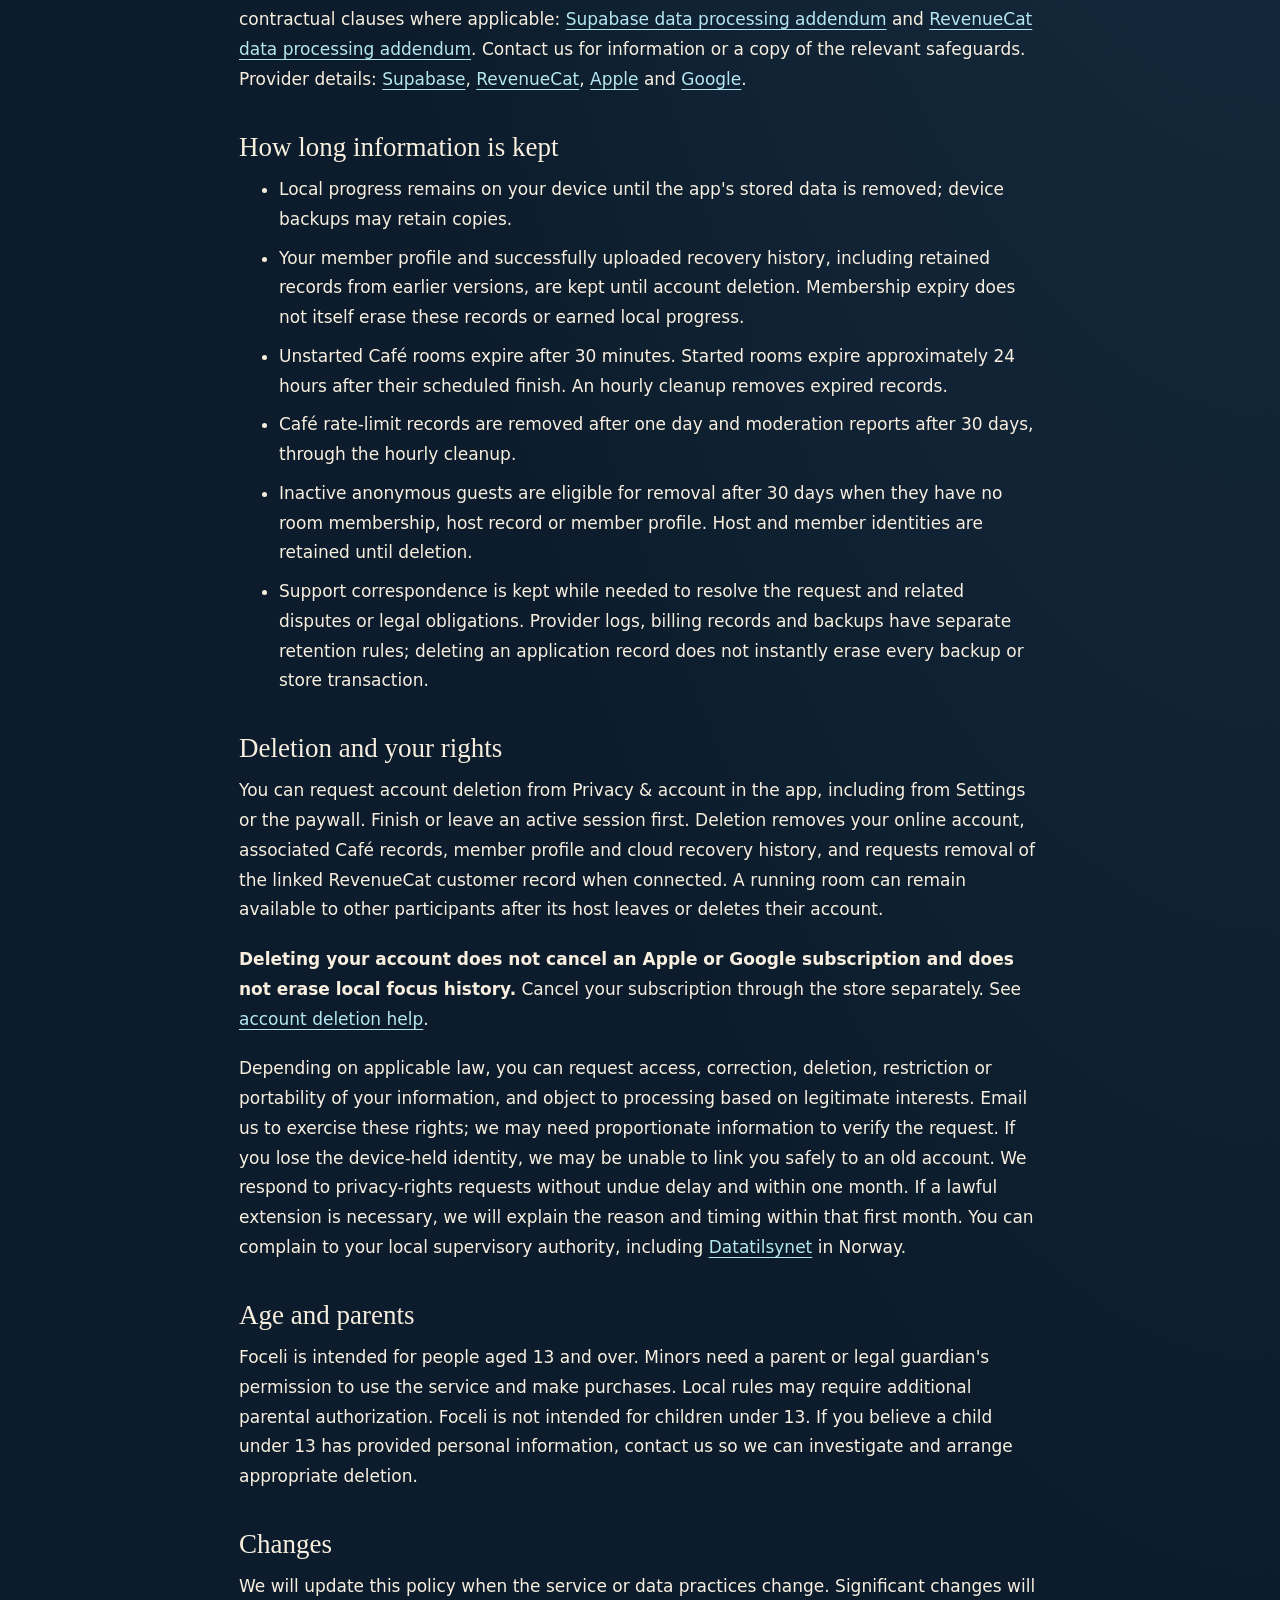
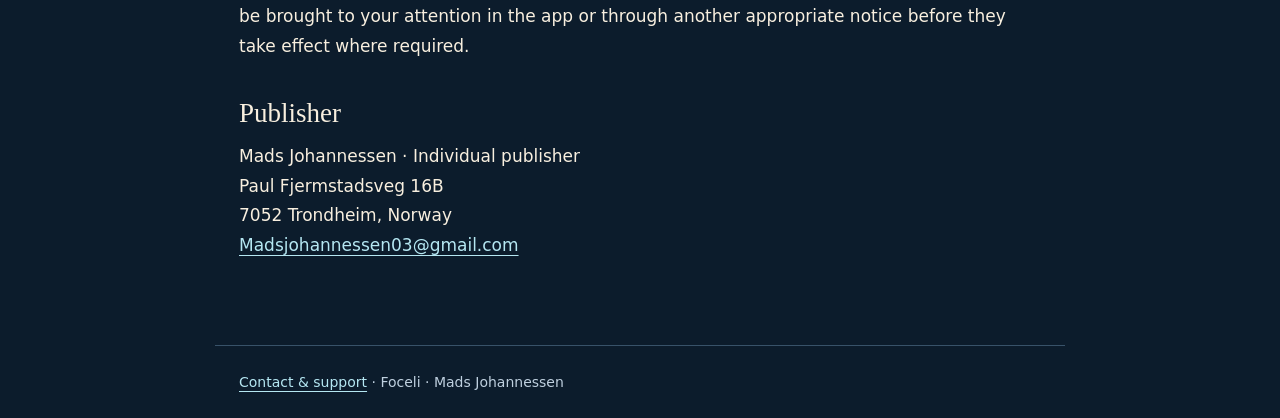
==== commit 7524ac46: "Describe Apple accounts and private progress recovery" ====
--- a/privacy.html
+++ b/privacy.html
@@ -1 +1 @@
-<!doctype html><html lang="en"><head><meta charset="utf-8"><meta name="viewport" content="width=device-width,initial-scale=1"><title>Privacy Policy · Foceli</title><link rel="stylesheet" href="styles.css"></head><body><a class="skip" href="#main">Skip to content</a><header><a class="brand" href="index.html">Foceli</a><nav aria-label="Main navigation"><a href="privacy.html" aria-current="page">Privacy</a><a href="terms.html">Terms</a><a href="support.html">Support</a></nav></header><main id="main"><p class="eyebrow">Your information</p><h1>Privacy Policy</h1><p class="eyebrow">Last updated 7 October 2026</p><p>Foceli is operated by Mads Johannessen, the controller responsible for the personal information described here. Contact: <a class="contact" href="mailto:Madsjohannessen03@gmail.com">Madsjohannessen03@gmail.com</a>.</p><p>Foceli can be used for work, study and self-directed meditation. This policy applies to each of these uses. Meditation sessions use the same timer and progress records described below.</p><h2>What stays on your device</h2><p>Foceli stores your detailed focus history, active timer, earned rewards, Home customization and preferences locally. Any saved project names, intentions and earlier onboarding answers also remain on your device. Your device or operating-system backup settings may affect these files.</p><h2>Account information</h2><p>Foceli uses a generated account identifier for online features such as Quiet Café. Your focus history is stored on your device and is not automatically uploaded to a member profile. Café nicknames are used for the room you join.</p><p>If you previously used a version with member profiles, retained records can include your username, account and installation identifiers, total and monthly completed-focus time, and creation or sync timestamps. These records are private and can be removed through account deletion.</p><h2>Quiet Café</h2><p>Using a Café creates a generated account identity if needed. We process room and participant IDs, your shared nickname, readiness and participation status, session duration, selected shared soundtrack, server timestamps and invitation information to run the room. Other participants can see the nickname and participation information you share at their table. Choose a nickname that does not reveal private information and share invitations only with people you intend to invite.</p><p>Reports and blocks contain the relevant account IDs, report category and associated moderation information, which can include a reported nickname. These help protect participants. Foceli does not provide chat, voice calls or photo sharing in the Café, and does not need microphone or camera access for this feature.</p><h2>Subscriptions</h2><p>When you purchase or restore a subscription, the relevant app store handles your payment details. RevenueCat processes purchase history, transaction and product information, subscription status and an app user identifier to validate purchases, restore access and provide subscription reporting. When your identity is connected, the identifier links your membership to your Supabase account. We do not receive your full payment-card number.</p><h2>Support and technical information</h2><p>If you email us, we receive your email address and the information you choose to include. Please do not send passwords, payment-card details or sensitive information. Our infrastructure providers process connection and security information, such as IP addresses and request logs, to operate and protect their services.</p><p>These information pages contain no advertising, analytics scripts, forms or tracking cookies added by us. These pages are hosted on GitHub Pages. GitHub processes website connection and security information under its <a href="https://docs.github.com/en/site-policy/privacy-policies/github-general-privacy-statement">privacy statement</a>.</p><h2>Why we use information</h2><ul><li>To run the online features you request and validate membership: performance of our agreement with you. Without the account and session information needed for a Café room, we cannot provide that room; purchase information is needed to verify paid access.</li><li>To secure the service, prevent abuse, handle reports and maintain essential operational records: our legitimate interests in a safe, reliable service, balanced against your rights.</li><li>To answer support requests: performance of our agreement or our legitimate interest in helping users, depending on the request.</li><li>To meet applicable legal obligations where they apply.</li></ul><p>We do not sell your personal information or use it for targeted advertising. We do not make automated decisions with legal or similarly significant effects about you. If a future optional feature requires consent, we will request it separately and explain how to withdraw it.</p><h2>Providers and international processing</h2><p>Supabase hosts the app database in Frankfurt, EU. RevenueCat supports subscription management; Apple and Google operate their respective stores. Gmail handles email sent to our support address. Providers may process service, support or technical data outside your country, including outside the EEA. An EU database location does not mean every provider operation occurs in the EU.</p><p>Provider agreements describe safeguards for international processing, including standard contractual clauses where applicable: <a href="https://supabase.com/legal/customer-resources/data-processing-addendum">Supabase data processing addendum</a> and <a href="https://www.revenuecat.com/dpa">RevenueCat data processing addendum</a>. Contact us for information or a copy of the relevant safeguards. Provider details: <a href="https://supabase.com/privacy">Supabase</a>, <a href="https://www.revenuecat.com/privacy">RevenueCat</a>, <a href="https://www.apple.com/legal/privacy/">Apple</a> and <a href="https://policies.google.com/privacy">Google</a>.</p><h2>How long information is kept</h2><ul><li>Local progress remains on your device until the app's stored data is removed; device backups may retain copies.</li><li>Any retained records from earlier member profiles are kept until account deletion. Membership expiry does not itself erase these records or earned local progress.</li><li>Unstarted Café rooms expire after 30 minutes. Started rooms expire approximately 24 hours after their scheduled finish. An hourly cleanup removes expired records.</li><li>Café rate-limit records are removed after one day and moderation reports after 30 days, through the hourly cleanup.</li><li>Inactive anonymous guests are eligible for removal after 30 days when they have no room membership, host record or member profile. Host and member identities are retained until deletion.</li><li>Support correspondence is kept while needed to resolve the request and related disputes or legal obligations. Provider logs, billing records and backups have separate retention rules; deleting an application record does not instantly erase every backup or store transaction.</li></ul><h2>Deletion and your rights</h2><p>You can request account deletion from Privacy & account in the app, including from Settings or the paywall. Finish or leave an active session first. Deletion removes your online account, associated Café records and any retained member-profile records, and requests removal of the linked RevenueCat customer record when connected. A running room can remain available to other participants after its host leaves or deletes their account.</p><p><strong>Deleting your account does not cancel an Apple or Google subscription and does not erase local focus history.</strong> Cancel your subscription through the store separately. See <a href="support.html#deletion">account deletion help</a>.</p><p>Depending on applicable law, you can request access, correction, deletion, restriction or portability of your information, and object to processing based on legitimate interests. Email us to exercise these rights; we may need proportionate information to verify the request. If you lose the device-held identity, we may be unable to link you safely to an old account. We respond to privacy-rights requests without undue delay and within one month. If a lawful extension is necessary, we will explain the reason and timing within that first month. You can complain to your local supervisory authority, including <a href="https://www.datatilsynet.no/">Datatilsynet</a> in Norway.</p><h2>Age and parents</h2><p>Foceli is intended for people aged 13 and over. Minors need a parent or legal guardian's permission to use the service and make purchases. Local rules may require additional parental authorization. Foceli is not intended for children under 13. If you believe a child under 13 has provided personal information, contact us so we can investigate and arrange appropriate deletion.</p><h2>Changes</h2><p>We will update this policy when the service or data practices change. Significant changes will be brought to your attention in the app or through another appropriate notice before they take effect where required.</p><section aria-label="Publisher contact"><h2>Publisher</h2><p>Mads Johannessen · Individual publisher<br>Paul Fjermstadsveg 16B<br>7052 Trondheim, Norway<br><a class="contact" href="mailto:Madsjohannessen03@gmail.com">Madsjohannessen03@gmail.com</a></p></section></main><footer><a href="support.html">Contact & support</a> · Foceli · Mads Johannessen</footer></body></html>
+<!doctype html><html lang="en"><head><meta charset="utf-8"><meta name="viewport" content="width=device-width,initial-scale=1"><title>Privacy Policy · Foceli</title><link rel="stylesheet" href="styles.css"></head><body><a class="skip" href="#main">Skip to content</a><header><a class="brand" href="index.html">Foceli</a><nav aria-label="Main navigation"><a href="privacy.html" aria-current="page">Privacy</a><a href="terms.html">Terms</a><a href="support.html">Support</a></nav></header><main id="main"><p class="eyebrow">Your information</p><h1>Privacy Policy</h1><p class="eyebrow">Last updated 8 October 2026</p><p>Foceli is operated by Mads Johannessen, the controller responsible for the personal information described here. Contact: <a class="contact" href="mailto:Madsjohannessen03@gmail.com">Madsjohannessen03@gmail.com</a>.</p><p>Foceli can be used for work, study and self-directed meditation. This policy applies to each of these uses. Meditation sessions use the same timer and progress records described below.</p><h2>What stays on your device</h2><p>Foceli stores your detailed focus history, active timer, earned rewards, Home customization and preferences locally. Active timers, Home customization choices, study preferences, saved project names, intentions and earlier onboarding answers remain on your device. Apple account recovery restores successfully uploaded progress; it does not transfer an active session or all local settings. Your device or operating-system backup settings may affect these files.</p><h2>Optional notifications and app blocking</h2><p>If you enable session reminders, Foceli asks for notification permission and schedules a local notification on your device for the end of your session. These reminders do not require a push token or a server notification service. You can turn them off in the app or your device settings.</p><p>Where optional app blocking is available on iPhone, it uses Apple Screen Time with your individual authorization. Your selected app, category and website tokens and blocking settings stay on the device, in storage shared only with Foceli’s Screen Time extensions. We do not upload them, use them for advertising, or collect browsing history or app-usage reports. You can stop blocking or withdraw Screen Time access in your device settings. This feature is not parental supervision or management of another person’s device.</p><h2>Account information</h2><p>Foceli uses a generated account identifier for online features such as Quiet Café. If you choose Continue with Apple, Supabase processes your Apple account identifier and the email address Apple shares, which may be a private relay address. Your username, completed focus minutes, completed session count, daily focus history, streaks and earned reward identifiers are saved privately to your account so you can recover them on another iPhone. We request no full name from Apple. Café nicknames are used for the room you join.</p><p>If you previously used a version with member profiles, retained records can include your username, account and installation identifiers, total and monthly completed-focus time, and creation or sync timestamps. These records are private and can be removed through account deletion.</p><h2>Quiet Café</h2><p>Using a Café creates a generated account identity if needed. We process room and participant IDs, your shared nickname, readiness and participation status, session duration, selected shared soundtrack, server timestamps and invitation information to run the room. Other participants can see the nickname and participation information you share at their table. Choose a nickname that does not reveal private information and share invitations only with people you intend to invite.</p><p>Reports and blocks contain the relevant account IDs, report category and associated moderation information, which can include a reported nickname. These help protect participants. Foceli does not provide chat, voice calls or photo sharing in the Café, and does not need microphone or camera access for this feature.</p><h2>Subscriptions</h2><p>When you purchase or restore a subscription, the relevant app store handles your payment details. RevenueCat processes purchase history, transaction and product information, subscription status and an app user identifier to validate purchases, restore access and provide subscription reporting. When your identity is connected, the identifier links your membership to your Supabase account. We do not receive your full payment-card number.</p><h2>Support and technical information</h2><p>If you email us, we receive your email address and the information you choose to include. Please do not send passwords, payment-card details or sensitive information. Our infrastructure providers process connection and security information, such as IP addresses and request logs, to operate and protect their services.</p><p>These information pages contain no advertising, analytics scripts, forms or tracking cookies added by us. These pages are hosted on GitHub Pages. GitHub processes website connection and security information under its <a href="https://docs.github.com/en/site-policy/privacy-policies/github-general-privacy-statement">privacy statement</a>.</p><h2>Why we use information</h2><ul><li>To run the online features you request and validate membership: performance of our agreement with you. Apple identity and private progress records support sign-in and account recovery. Without the account and session information needed for a Café room, we cannot provide that room; purchase information is needed to verify paid access.</li><li>To secure the service, prevent abuse, handle reports and maintain essential operational records: our legitimate interests in a safe, reliable service, balanced against your rights.</li><li>To answer support requests: performance of our agreement or our legitimate interest in helping users, depending on the request.</li><li>To meet applicable legal obligations where they apply.</li></ul><p>We do not sell your personal information or use it for targeted advertising. We do not make automated decisions with legal or similarly significant effects about you. If a future optional feature requires consent, we will request it separately and explain how to withdraw it.</p><h2>Providers and international processing</h2><p>Supabase hosts the app database in Frankfurt, EU. RevenueCat supports subscription management; Apple and Google operate their respective stores. Gmail handles email sent to our support address. Providers may process service, support or technical data outside your country, including outside the EEA. An EU database location does not mean every provider operation occurs in the EU.</p><p>Provider agreements describe safeguards for international processing, including standard contractual clauses where applicable: <a href="https://supabase.com/legal/customer-resources/data-processing-addendum">Supabase data processing addendum</a> and <a href="https://www.revenuecat.com/dpa">RevenueCat data processing addendum</a>. Contact us for information or a copy of the relevant safeguards. Provider details: <a href="https://supabase.com/privacy">Supabase</a>, <a href="https://www.revenuecat.com/privacy">RevenueCat</a>, <a href="https://www.apple.com/legal/privacy/">Apple</a> and <a href="https://policies.google.com/privacy">Google</a>.</p><h2>How long information is kept</h2><ul><li>Local progress remains on your device until the app's stored data is removed; device backups may retain copies.</li><li>Your member profile and successfully uploaded recovery history, including retained records from earlier versions, are kept until account deletion. Membership expiry does not itself erase these records or earned local progress.</li><li>Unstarted Café rooms expire after 30 minutes. Started rooms expire approximately 24 hours after their scheduled finish. An hourly cleanup removes expired records.</li><li>Café rate-limit records are removed after one day and moderation reports after 30 days, through the hourly cleanup.</li><li>Inactive anonymous guests are eligible for removal after 30 days when they have no room membership, host record or member profile. Host and member identities are retained until deletion.</li><li>Support correspondence is kept while needed to resolve the request and related disputes or legal obligations. Provider logs, billing records and backups have separate retention rules; deleting an application record does not instantly erase every backup or store transaction.</li></ul><h2>Deletion and your rights</h2><p>You can request account deletion from Privacy & account in the app, including from Settings or the paywall. Finish or leave an active session first. Deletion removes your online account, associated Café records, member profile and cloud recovery history, and requests removal of the linked RevenueCat customer record when connected. A running room can remain available to other participants after its host leaves or deletes their account.</p><p><strong>Deleting your account does not cancel an Apple or Google subscription and does not erase local focus history.</strong> Cancel your subscription through the store separately. See <a href="support.html#deletion">account deletion help</a>.</p><p>Depending on applicable law, you can request access, correction, deletion, restriction or portability of your information, and object to processing based on legitimate interests. Email us to exercise these rights; we may need proportionate information to verify the request. If you lose the device-held identity, we may be unable to link you safely to an old account. We respond to privacy-rights requests without undue delay and within one month. If a lawful extension is necessary, we will explain the reason and timing within that first month. You can complain to your local supervisory authority, including <a href="https://www.datatilsynet.no/">Datatilsynet</a> in Norway.</p><h2>Age and parents</h2><p>Foceli is intended for people aged 13 and over. Minors need a parent or legal guardian's permission to use the service and make purchases. Local rules may require additional parental authorization. Foceli is not intended for children under 13. If you believe a child under 13 has provided personal information, contact us so we can investigate and arrange appropriate deletion.</p><h2>Changes</h2><p>We will update this policy when the service or data practices change. Significant changes will be brought to your attention in the app or through another appropriate notice before they take effect where required.</p><section aria-label="Publisher contact"><h2>Publisher</h2><p>Mads Johannessen · Individual publisher<br>Paul Fjermstadsveg 16B<br>7052 Trondheim, Norway<br><a class="contact" href="mailto:Madsjohannessen03@gmail.com">Madsjohannessen03@gmail.com</a></p></section></main><footer><a href="support.html">Contact & support</a> · Foceli · Mads Johannessen</footer></body></html>
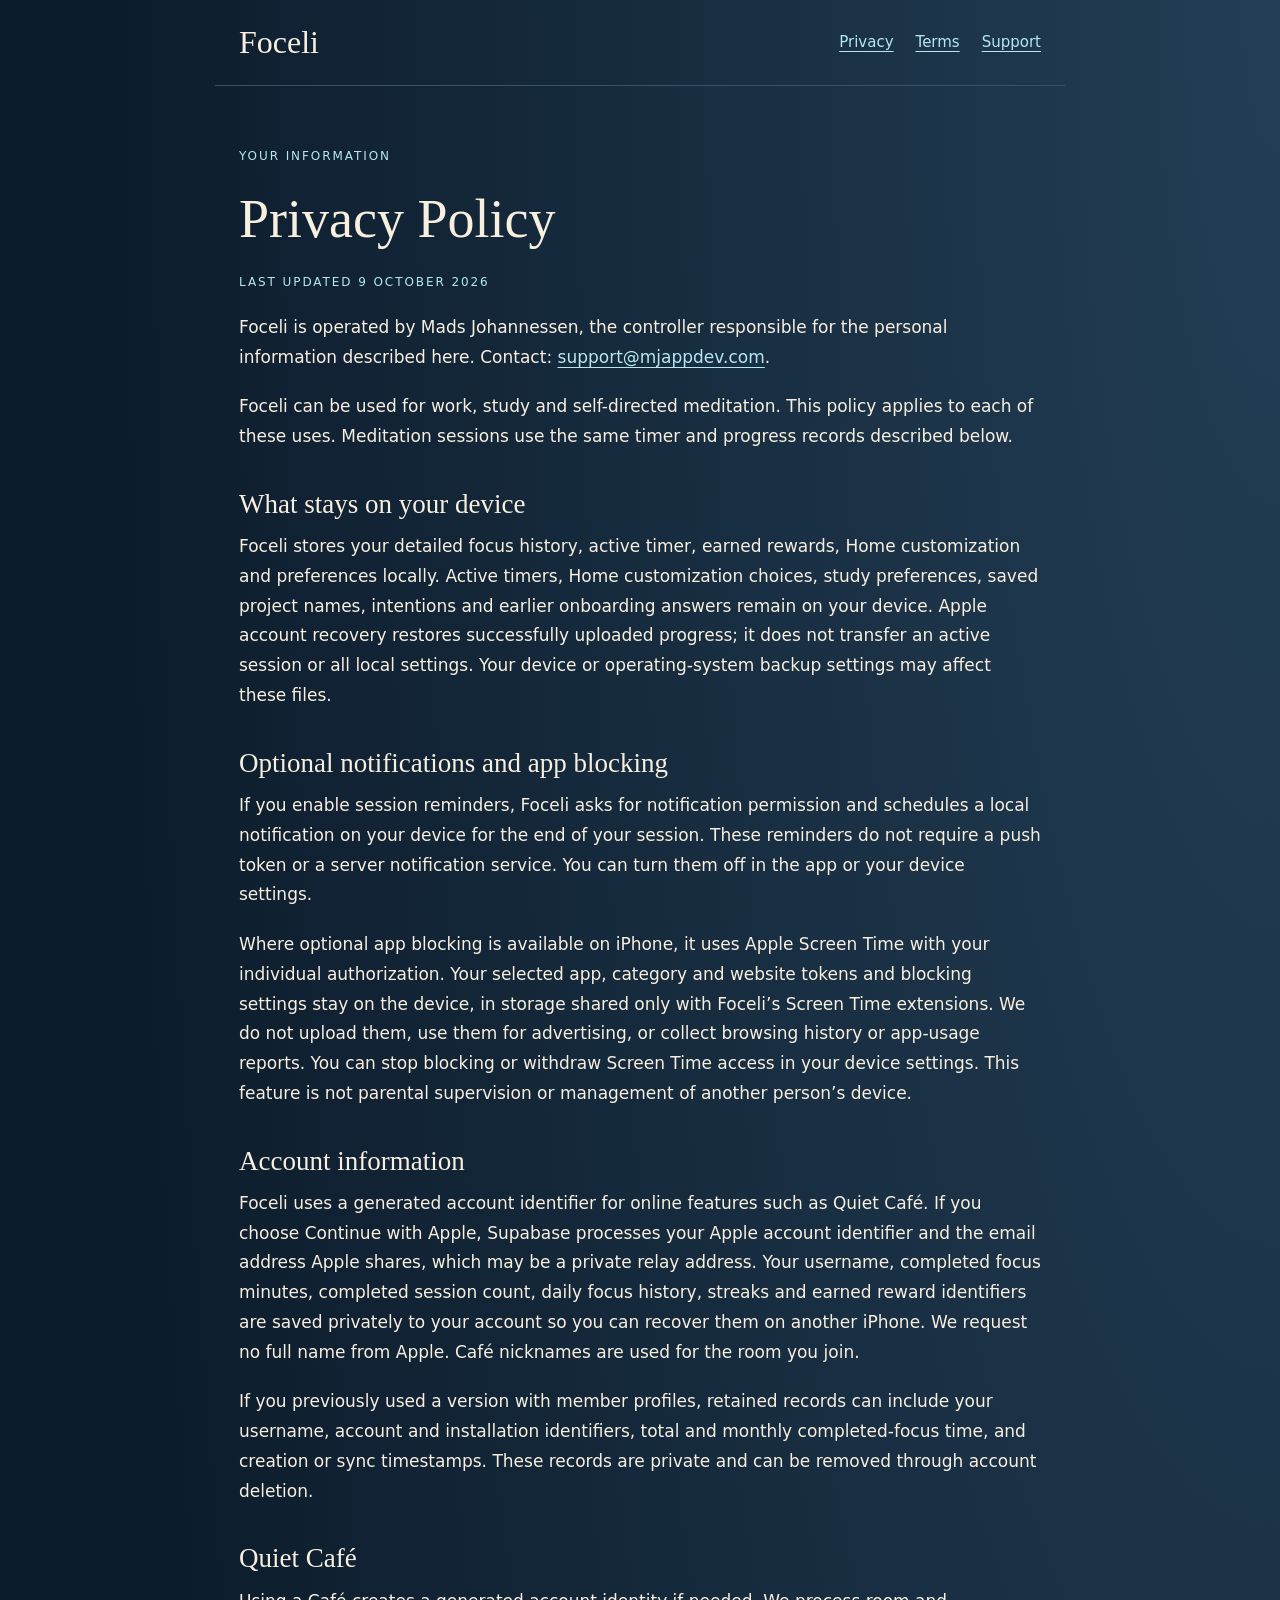
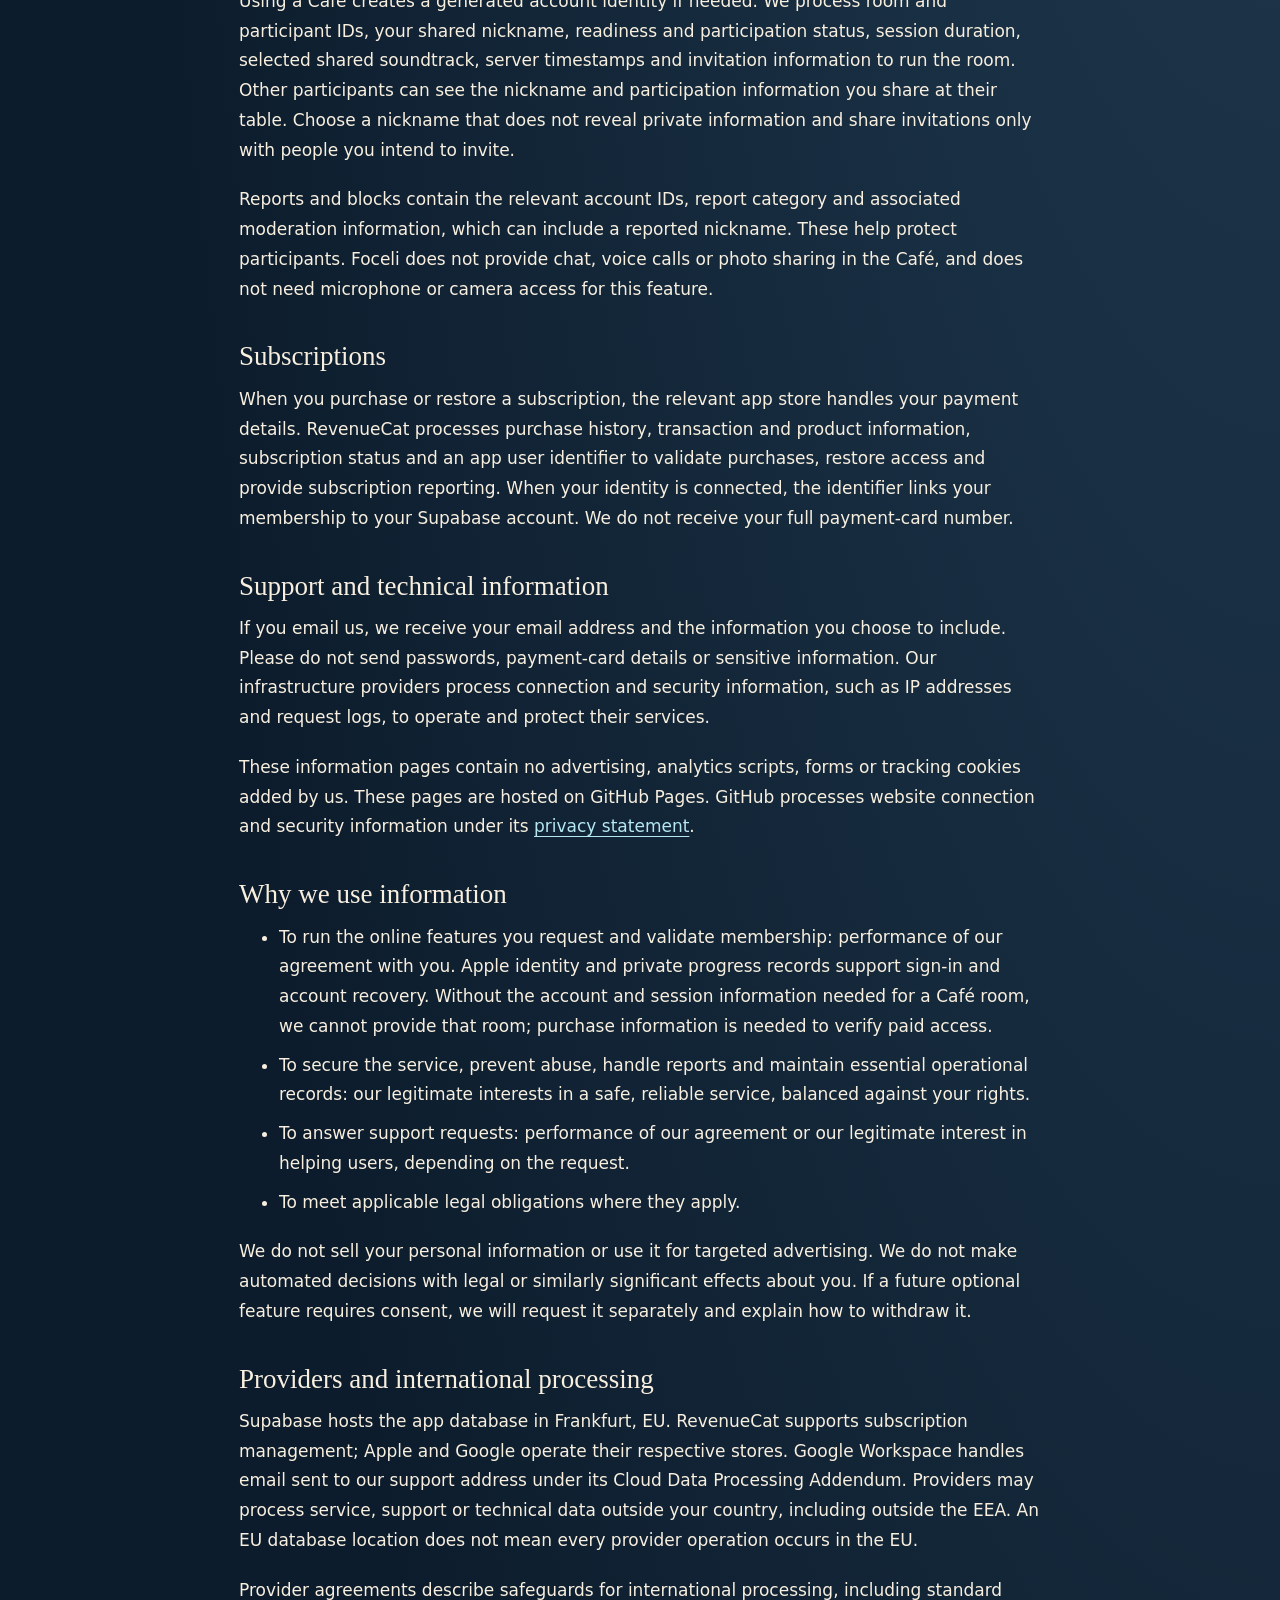
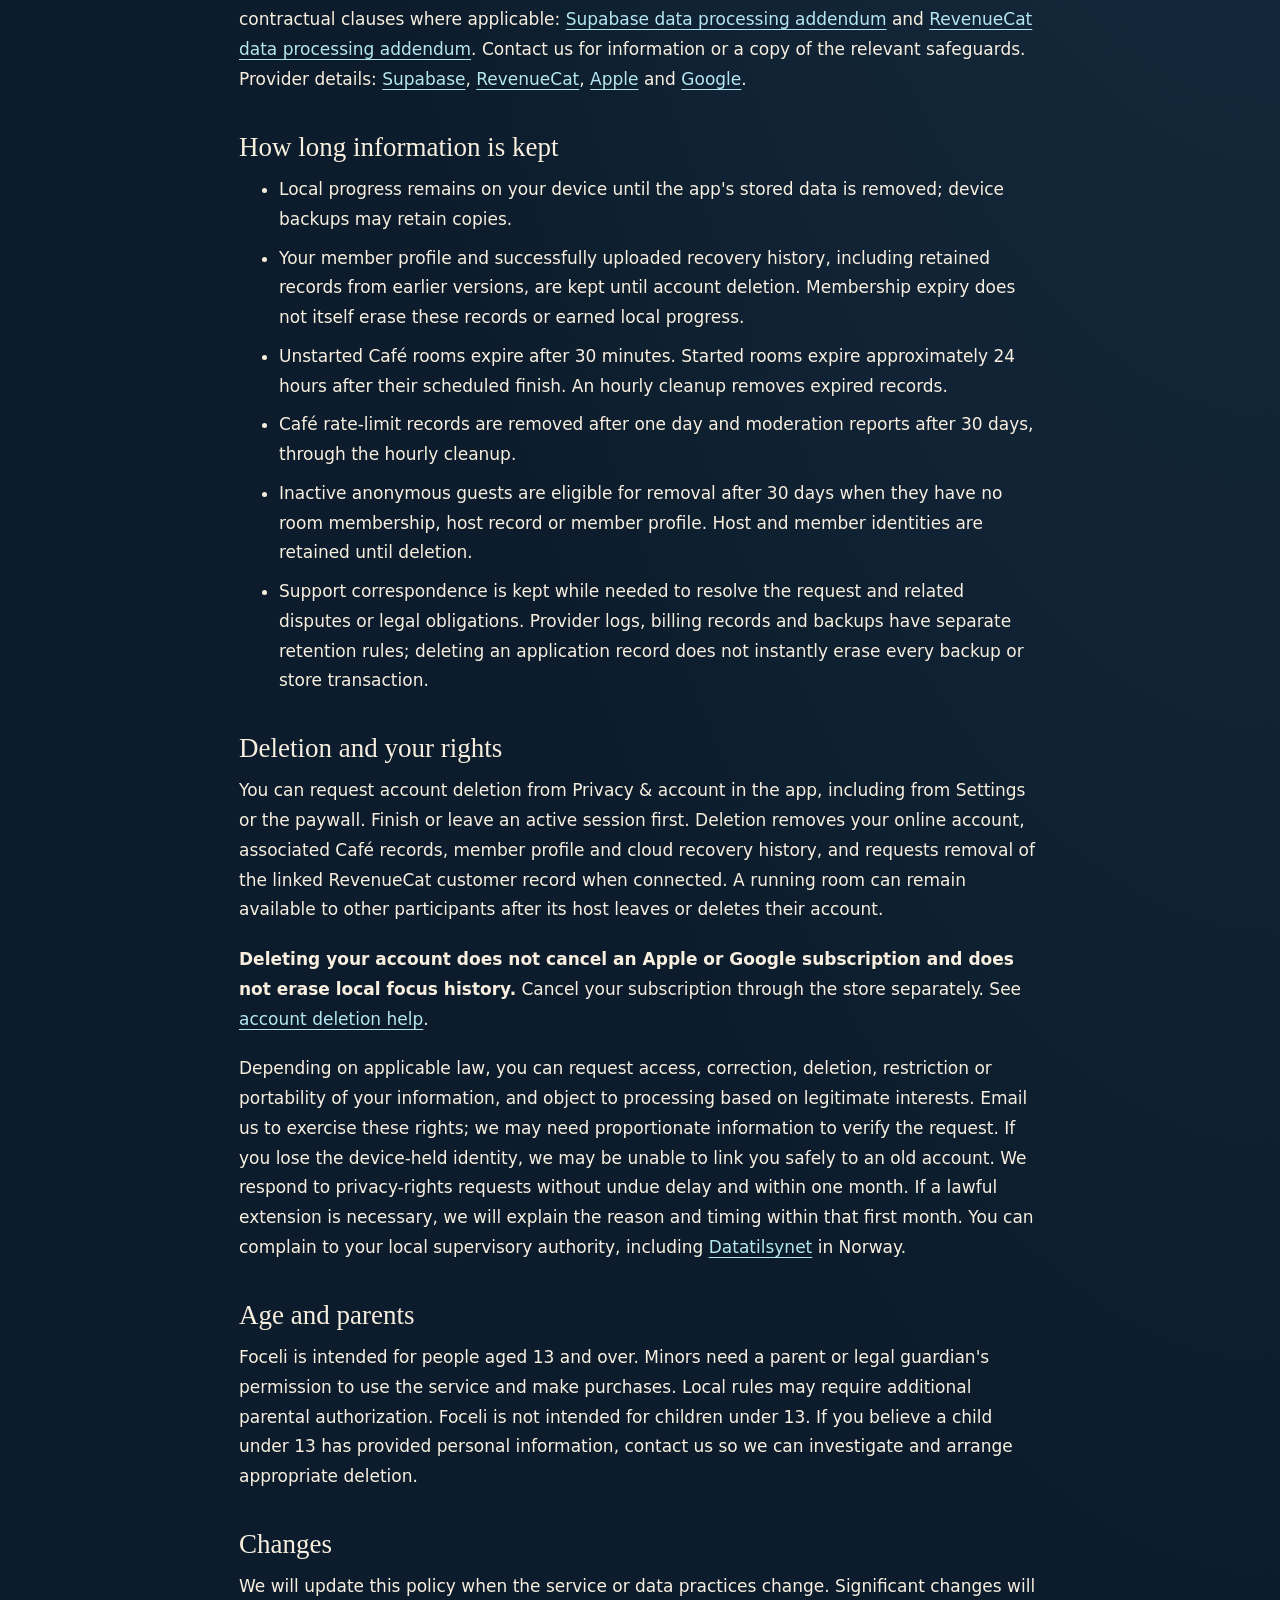
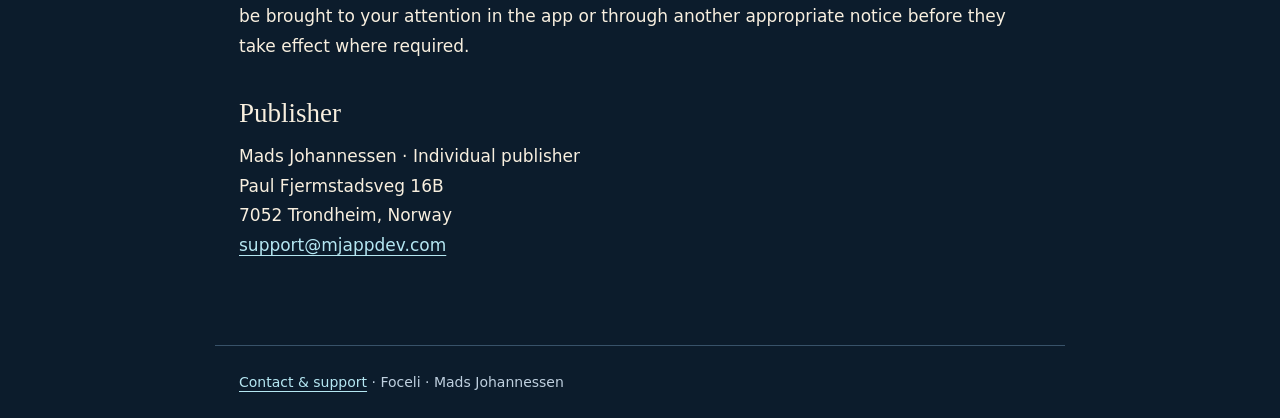
==== commit bf24a716: "Update Foceli support contact and Workspace disclosure Use support@mjappdev.com and identify Google " ====
--- a/privacy.html
+++ b/privacy.html
@@ -1 +1 @@
-<!doctype html><html lang="en"><head><meta charset="utf-8"><meta name="viewport" content="width=device-width,initial-scale=1"><title>Privacy Policy · Foceli</title><link rel="stylesheet" href="styles.css"></head><body><a class="skip" href="#main">Skip to content</a><header><a class="brand" href="index.html">Foceli</a><nav aria-label="Main navigation"><a href="privacy.html" aria-current="page">Privacy</a><a href="terms.html">Terms</a><a href="support.html">Support</a></nav></header><main id="main"><p class="eyebrow">Your information</p><h1>Privacy Policy</h1><p class="eyebrow">Last updated 8 October 2026</p><p>Foceli is operated by Mads Johannessen, the controller responsible for the personal information described here. Contact: <a class="contact" href="mailto:Madsjohannessen03@gmail.com">Madsjohannessen03@gmail.com</a>.</p><p>Foceli can be used for work, study and self-directed meditation. This policy applies to each of these uses. Meditation sessions use the same timer and progress records described below.</p><h2>What stays on your device</h2><p>Foceli stores your detailed focus history, active timer, earned rewards, Home customization and preferences locally. Active timers, Home customization choices, study preferences, saved project names, intentions and earlier onboarding answers remain on your device. Apple account recovery restores successfully uploaded progress; it does not transfer an active session or all local settings. Your device or operating-system backup settings may affect these files.</p><h2>Optional notifications and app blocking</h2><p>If you enable session reminders, Foceli asks for notification permission and schedules a local notification on your device for the end of your session. These reminders do not require a push token or a server notification service. You can turn them off in the app or your device settings.</p><p>Where optional app blocking is available on iPhone, it uses Apple Screen Time with your individual authorization. Your selected app, category and website tokens and blocking settings stay on the device, in storage shared only with Foceli’s Screen Time extensions. We do not upload them, use them for advertising, or collect browsing history or app-usage reports. You can stop blocking or withdraw Screen Time access in your device settings. This feature is not parental supervision or management of another person’s device.</p><h2>Account information</h2><p>Foceli uses a generated account identifier for online features such as Quiet Café. If you choose Continue with Apple, Supabase processes your Apple account identifier and the email address Apple shares, which may be a private relay address. Your username, completed focus minutes, completed session count, daily focus history, streaks and earned reward identifiers are saved privately to your account so you can recover them on another iPhone. We request no full name from Apple. Café nicknames are used for the room you join.</p><p>If you previously used a version with member profiles, retained records can include your username, account and installation identifiers, total and monthly completed-focus time, and creation or sync timestamps. These records are private and can be removed through account deletion.</p><h2>Quiet Café</h2><p>Using a Café creates a generated account identity if needed. We process room and participant IDs, your shared nickname, readiness and participation status, session duration, selected shared soundtrack, server timestamps and invitation information to run the room. Other participants can see the nickname and participation information you share at their table. Choose a nickname that does not reveal private information and share invitations only with people you intend to invite.</p><p>Reports and blocks contain the relevant account IDs, report category and associated moderation information, which can include a reported nickname. These help protect participants. Foceli does not provide chat, voice calls or photo sharing in the Café, and does not need microphone or camera access for this feature.</p><h2>Subscriptions</h2><p>When you purchase or restore a subscription, the relevant app store handles your payment details. RevenueCat processes purchase history, transaction and product information, subscription status and an app user identifier to validate purchases, restore access and provide subscription reporting. When your identity is connected, the identifier links your membership to your Supabase account. We do not receive your full payment-card number.</p><h2>Support and technical information</h2><p>If you email us, we receive your email address and the information you choose to include. Please do not send passwords, payment-card details or sensitive information. Our infrastructure providers process connection and security information, such as IP addresses and request logs, to operate and protect their services.</p><p>These information pages contain no advertising, analytics scripts, forms or tracking cookies added by us. These pages are hosted on GitHub Pages. GitHub processes website connection and security information under its <a href="https://docs.github.com/en/site-policy/privacy-policies/github-general-privacy-statement">privacy statement</a>.</p><h2>Why we use information</h2><ul><li>To run the online features you request and validate membership: performance of our agreement with you. Apple identity and private progress records support sign-in and account recovery. Without the account and session information needed for a Café room, we cannot provide that room; purchase information is needed to verify paid access.</li><li>To secure the service, prevent abuse, handle reports and maintain essential operational records: our legitimate interests in a safe, reliable service, balanced against your rights.</li><li>To answer support requests: performance of our agreement or our legitimate interest in helping users, depending on the request.</li><li>To meet applicable legal obligations where they apply.</li></ul><p>We do not sell your personal information or use it for targeted advertising. We do not make automated decisions with legal or similarly significant effects about you. If a future optional feature requires consent, we will request it separately and explain how to withdraw it.</p><h2>Providers and international processing</h2><p>Supabase hosts the app database in Frankfurt, EU. RevenueCat supports subscription management; Apple and Google operate their respective stores. Gmail handles email sent to our support address. Providers may process service, support or technical data outside your country, including outside the EEA. An EU database location does not mean every provider operation occurs in the EU.</p><p>Provider agreements describe safeguards for international processing, including standard contractual clauses where applicable: <a href="https://supabase.com/legal/customer-resources/data-processing-addendum">Supabase data processing addendum</a> and <a href="https://www.revenuecat.com/dpa">RevenueCat data processing addendum</a>. Contact us for information or a copy of the relevant safeguards. Provider details: <a href="https://supabase.com/privacy">Supabase</a>, <a href="https://www.revenuecat.com/privacy">RevenueCat</a>, <a href="https://www.apple.com/legal/privacy/">Apple</a> and <a href="https://policies.google.com/privacy">Google</a>.</p><h2>How long information is kept</h2><ul><li>Local progress remains on your device until the app's stored data is removed; device backups may retain copies.</li><li>Your member profile and successfully uploaded recovery history, including retained records from earlier versions, are kept until account deletion. Membership expiry does not itself erase these records or earned local progress.</li><li>Unstarted Café rooms expire after 30 minutes. Started rooms expire approximately 24 hours after their scheduled finish. An hourly cleanup removes expired records.</li><li>Café rate-limit records are removed after one day and moderation reports after 30 days, through the hourly cleanup.</li><li>Inactive anonymous guests are eligible for removal after 30 days when they have no room membership, host record or member profile. Host and member identities are retained until deletion.</li><li>Support correspondence is kept while needed to resolve the request and related disputes or legal obligations. Provider logs, billing records and backups have separate retention rules; deleting an application record does not instantly erase every backup or store transaction.</li></ul><h2>Deletion and your rights</h2><p>You can request account deletion from Privacy & account in the app, including from Settings or the paywall. Finish or leave an active session first. Deletion removes your online account, associated Café records, member profile and cloud recovery history, and requests removal of the linked RevenueCat customer record when connected. A running room can remain available to other participants after its host leaves or deletes their account.</p><p><strong>Deleting your account does not cancel an Apple or Google subscription and does not erase local focus history.</strong> Cancel your subscription through the store separately. See <a href="support.html#deletion">account deletion help</a>.</p><p>Depending on applicable law, you can request access, correction, deletion, restriction or portability of your information, and object to processing based on legitimate interests. Email us to exercise these rights; we may need proportionate information to verify the request. If you lose the device-held identity, we may be unable to link you safely to an old account. We respond to privacy-rights requests without undue delay and within one month. If a lawful extension is necessary, we will explain the reason and timing within that first month. You can complain to your local supervisory authority, including <a href="https://www.datatilsynet.no/">Datatilsynet</a> in Norway.</p><h2>Age and parents</h2><p>Foceli is intended for people aged 13 and over. Minors need a parent or legal guardian's permission to use the service and make purchases. Local rules may require additional parental authorization. Foceli is not intended for children under 13. If you believe a child under 13 has provided personal information, contact us so we can investigate and arrange appropriate deletion.</p><h2>Changes</h2><p>We will update this policy when the service or data practices change. Significant changes will be brought to your attention in the app or through another appropriate notice before they take effect where required.</p><section aria-label="Publisher contact"><h2>Publisher</h2><p>Mads Johannessen · Individual publisher<br>Paul Fjermstadsveg 16B<br>7052 Trondheim, Norway<br><a class="contact" href="mailto:Madsjohannessen03@gmail.com">Madsjohannessen03@gmail.com</a></p></section></main><footer><a href="support.html">Contact & support</a> · Foceli · Mads Johannessen</footer></body></html>
+<!doctype html><html lang="en"><head><meta charset="utf-8"><meta name="viewport" content="width=device-width,initial-scale=1"><title>Privacy Policy · Foceli</title><link rel="stylesheet" href="styles.css"></head><body><a class="skip" href="#main">Skip to content</a><header><a class="brand" href="index.html">Foceli</a><nav aria-label="Main navigation"><a href="privacy.html" aria-current="page">Privacy</a><a href="terms.html">Terms</a><a href="support.html">Support</a></nav></header><main id="main"><p class="eyebrow">Your information</p><h1>Privacy Policy</h1><p class="eyebrow">Last updated 9 October 2026</p><p>Foceli is operated by Mads Johannessen, the controller responsible for the personal information described here. Contact: <a class="contact" href="mailto:support@mjappdev.com">support@mjappdev.com</a>.</p><p>Foceli can be used for work, study and self-directed meditation. This policy applies to each of these uses. Meditation sessions use the same timer and progress records described below.</p><h2>What stays on your device</h2><p>Foceli stores your detailed focus history, active timer, earned rewards, Home customization and preferences locally. Active timers, Home customization choices, study preferences, saved project names, intentions and earlier onboarding answers remain on your device. Apple account recovery restores successfully uploaded progress; it does not transfer an active session or all local settings. Your device or operating-system backup settings may affect these files.</p><h2>Optional notifications and app blocking</h2><p>If you enable session reminders, Foceli asks for notification permission and schedules a local notification on your device for the end of your session. These reminders do not require a push token or a server notification service. You can turn them off in the app or your device settings.</p><p>Where optional app blocking is available on iPhone, it uses Apple Screen Time with your individual authorization. Your selected app, category and website tokens and blocking settings stay on the device, in storage shared only with Foceli’s Screen Time extensions. We do not upload them, use them for advertising, or collect browsing history or app-usage reports. You can stop blocking or withdraw Screen Time access in your device settings. This feature is not parental supervision or management of another person’s device.</p><h2>Account information</h2><p>Foceli uses a generated account identifier for online features such as Quiet Café. If you choose Continue with Apple, Supabase processes your Apple account identifier and the email address Apple shares, which may be a private relay address. Your username, completed focus minutes, completed session count, daily focus history, streaks and earned reward identifiers are saved privately to your account so you can recover them on another iPhone. We request no full name from Apple. Café nicknames are used for the room you join.</p><p>If you previously used a version with member profiles, retained records can include your username, account and installation identifiers, total and monthly completed-focus time, and creation or sync timestamps. These records are private and can be removed through account deletion.</p><h2>Quiet Café</h2><p>Using a Café creates a generated account identity if needed. We process room and participant IDs, your shared nickname, readiness and participation status, session duration, selected shared soundtrack, server timestamps and invitation information to run the room. Other participants can see the nickname and participation information you share at their table. Choose a nickname that does not reveal private information and share invitations only with people you intend to invite.</p><p>Reports and blocks contain the relevant account IDs, report category and associated moderation information, which can include a reported nickname. These help protect participants. Foceli does not provide chat, voice calls or photo sharing in the Café, and does not need microphone or camera access for this feature.</p><h2>Subscriptions</h2><p>When you purchase or restore a subscription, the relevant app store handles your payment details. RevenueCat processes purchase history, transaction and product information, subscription status and an app user identifier to validate purchases, restore access and provide subscription reporting. When your identity is connected, the identifier links your membership to your Supabase account. We do not receive your full payment-card number.</p><h2>Support and technical information</h2><p>If you email us, we receive your email address and the information you choose to include. Please do not send passwords, payment-card details or sensitive information. Our infrastructure providers process connection and security information, such as IP addresses and request logs, to operate and protect their services.</p><p>These information pages contain no advertising, analytics scripts, forms or tracking cookies added by us. These pages are hosted on GitHub Pages. GitHub processes website connection and security information under its <a href="https://docs.github.com/en/site-policy/privacy-policies/github-general-privacy-statement">privacy statement</a>.</p><h2>Why we use information</h2><ul><li>To run the online features you request and validate membership: performance of our agreement with you. Apple identity and private progress records support sign-in and account recovery. Without the account and session information needed for a Café room, we cannot provide that room; purchase information is needed to verify paid access.</li><li>To secure the service, prevent abuse, handle reports and maintain essential operational records: our legitimate interests in a safe, reliable service, balanced against your rights.</li><li>To answer support requests: performance of our agreement or our legitimate interest in helping users, depending on the request.</li><li>To meet applicable legal obligations where they apply.</li></ul><p>We do not sell your personal information or use it for targeted advertising. We do not make automated decisions with legal or similarly significant effects about you. If a future optional feature requires consent, we will request it separately and explain how to withdraw it.</p><h2>Providers and international processing</h2><p>Supabase hosts the app database in Frankfurt, EU. RevenueCat supports subscription management; Apple and Google operate their respective stores. Google Workspace handles email sent to our support address under its Cloud Data Processing Addendum. Providers may process service, support or technical data outside your country, including outside the EEA. An EU database location does not mean every provider operation occurs in the EU.</p><p>Provider agreements describe safeguards for international processing, including standard contractual clauses where applicable: <a href="https://supabase.com/legal/customer-resources/data-processing-addendum">Supabase data processing addendum</a> and <a href="https://www.revenuecat.com/dpa">RevenueCat data processing addendum</a>. Contact us for information or a copy of the relevant safeguards. Provider details: <a href="https://supabase.com/privacy">Supabase</a>, <a href="https://www.revenuecat.com/privacy">RevenueCat</a>, <a href="https://www.apple.com/legal/privacy/">Apple</a> and <a href="https://policies.google.com/privacy">Google</a>.</p><h2>How long information is kept</h2><ul><li>Local progress remains on your device until the app's stored data is removed; device backups may retain copies.</li><li>Your member profile and successfully uploaded recovery history, including retained records from earlier versions, are kept until account deletion. Membership expiry does not itself erase these records or earned local progress.</li><li>Unstarted Café rooms expire after 30 minutes. Started rooms expire approximately 24 hours after their scheduled finish. An hourly cleanup removes expired records.</li><li>Café rate-limit records are removed after one day and moderation reports after 30 days, through the hourly cleanup.</li><li>Inactive anonymous guests are eligible for removal after 30 days when they have no room membership, host record or member profile. Host and member identities are retained until deletion.</li><li>Support correspondence is kept while needed to resolve the request and related disputes or legal obligations. Provider logs, billing records and backups have separate retention rules; deleting an application record does not instantly erase every backup or store transaction.</li></ul><h2>Deletion and your rights</h2><p>You can request account deletion from Privacy & account in the app, including from Settings or the paywall. Finish or leave an active session first. Deletion removes your online account, associated Café records, member profile and cloud recovery history, and requests removal of the linked RevenueCat customer record when connected. A running room can remain available to other participants after its host leaves or deletes their account.</p><p><strong>Deleting your account does not cancel an Apple or Google subscription and does not erase local focus history.</strong> Cancel your subscription through the store separately. See <a href="support.html#deletion">account deletion help</a>.</p><p>Depending on applicable law, you can request access, correction, deletion, restriction or portability of your information, and object to processing based on legitimate interests. Email us to exercise these rights; we may need proportionate information to verify the request. If you lose the device-held identity, we may be unable to link you safely to an old account. We respond to privacy-rights requests without undue delay and within one month. If a lawful extension is necessary, we will explain the reason and timing within that first month. You can complain to your local supervisory authority, including <a href="https://www.datatilsynet.no/">Datatilsynet</a> in Norway.</p><h2>Age and parents</h2><p>Foceli is intended for people aged 13 and over. Minors need a parent or legal guardian's permission to use the service and make purchases. Local rules may require additional parental authorization. Foceli is not intended for children under 13. If you believe a child under 13 has provided personal information, contact us so we can investigate and arrange appropriate deletion.</p><h2>Changes</h2><p>We will update this policy when the service or data practices change. Significant changes will be brought to your attention in the app or through another appropriate notice before they take effect where required.</p><section aria-label="Publisher contact"><h2>Publisher</h2><p>Mads Johannessen · Individual publisher<br>Paul Fjermstadsveg 16B<br>7052 Trondheim, Norway<br><a class="contact" href="mailto:support@mjappdev.com">support@mjappdev.com</a></p></section></main><footer><a href="support.html">Contact & support</a> · Foceli · Mads Johannessen</footer></body></html>
